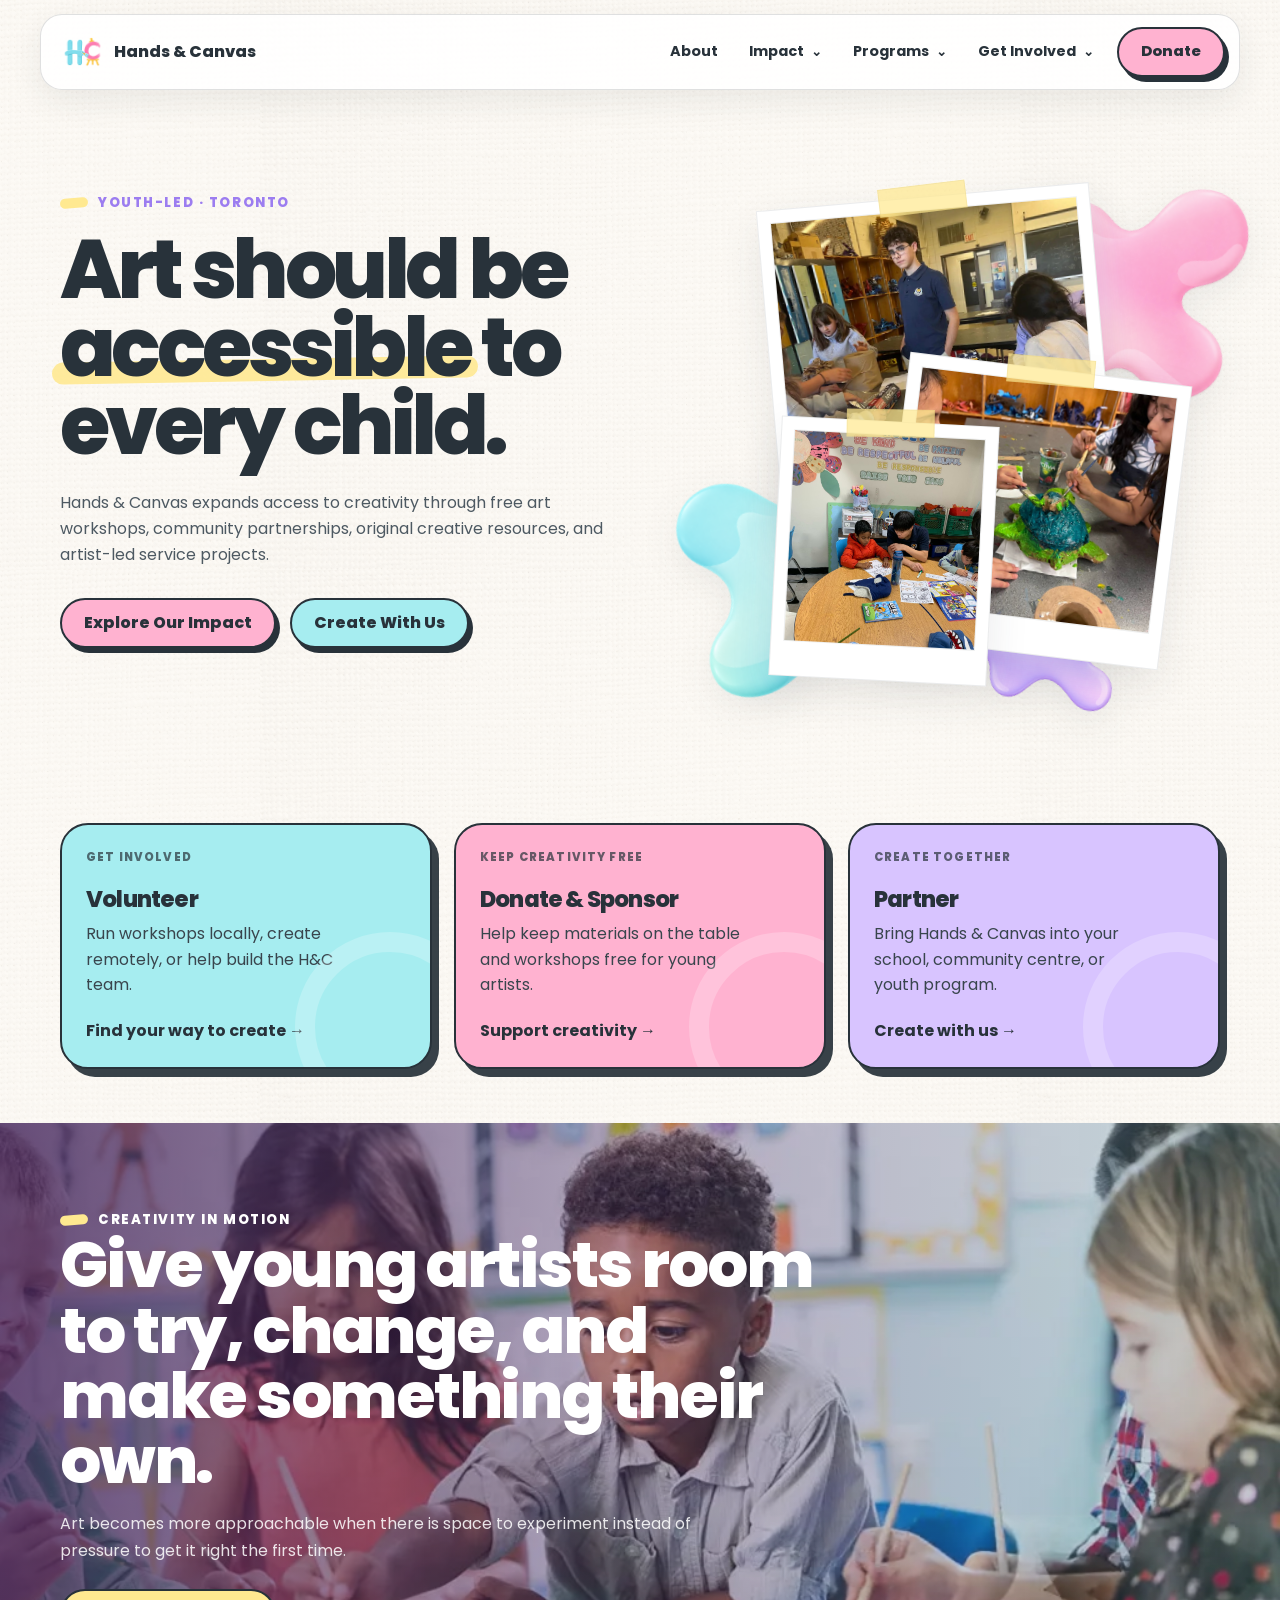
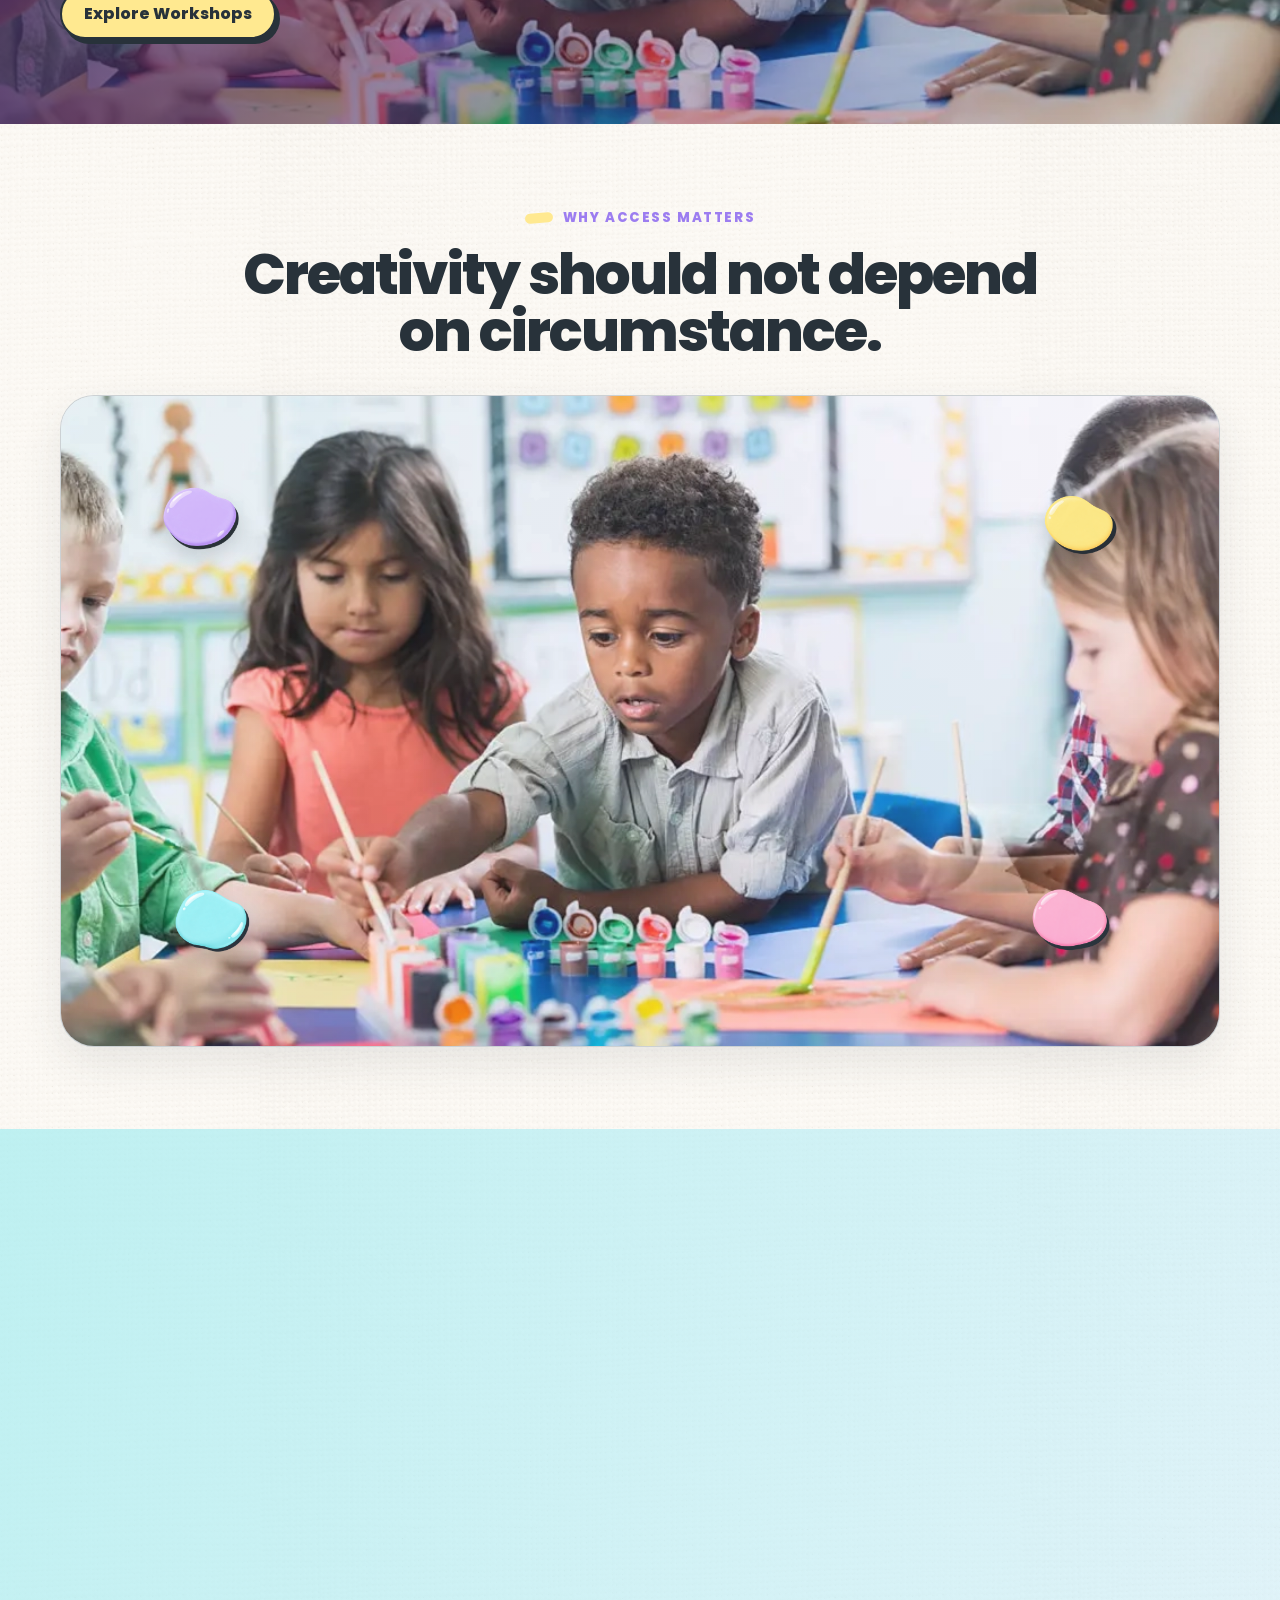
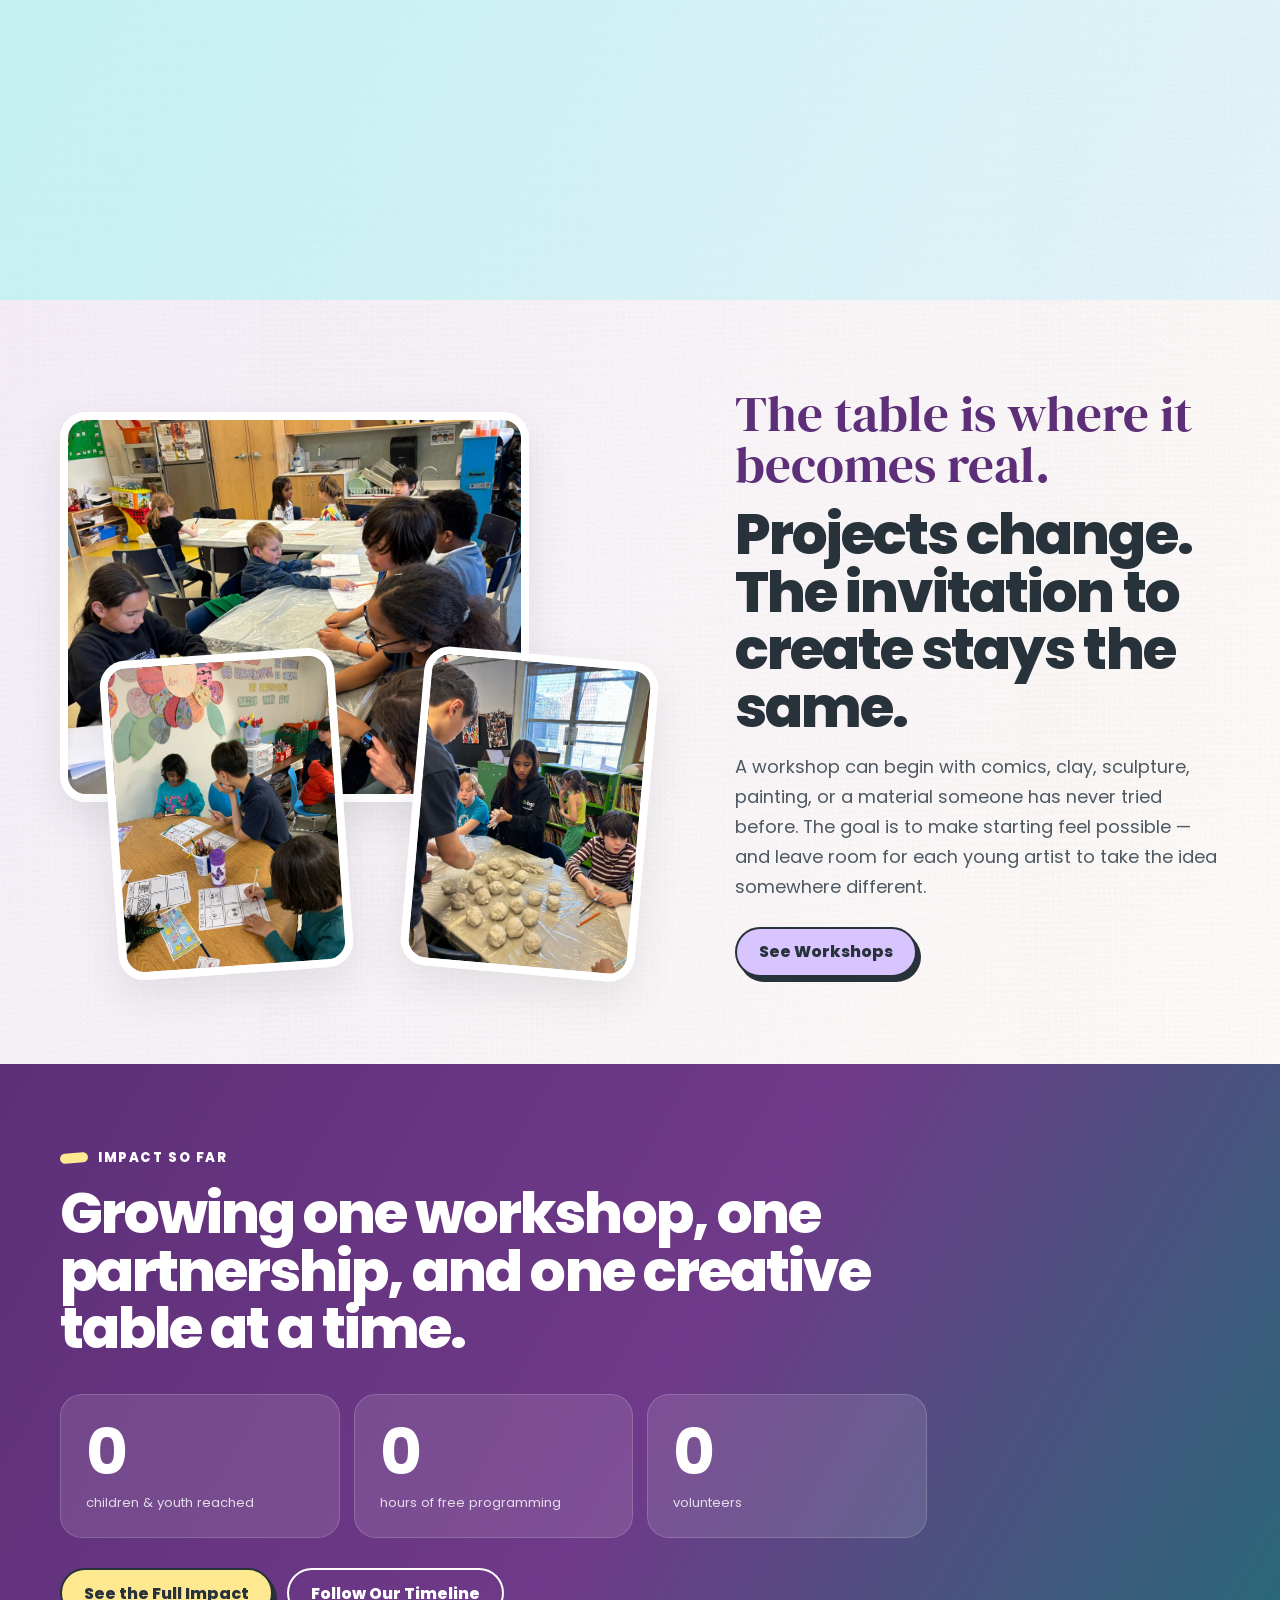
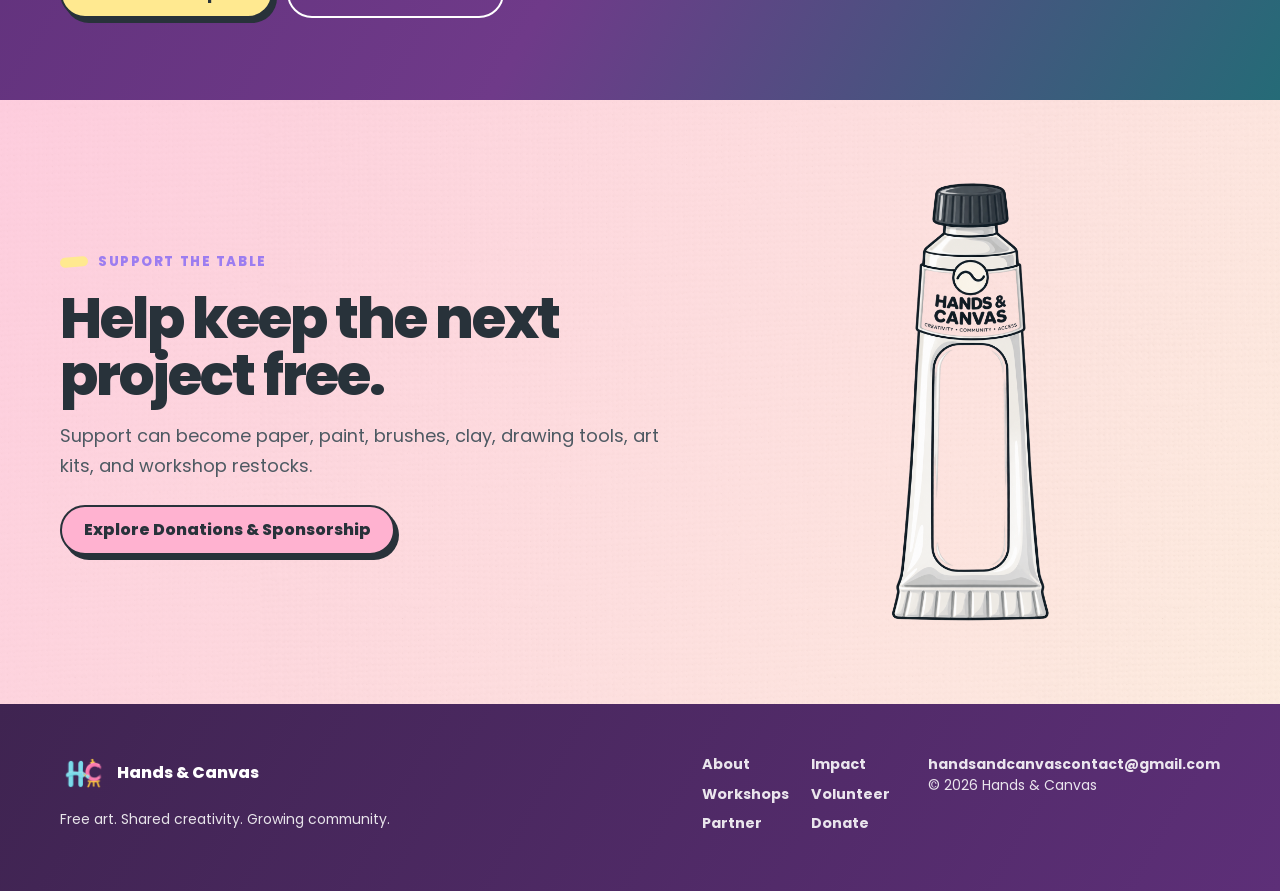
==== index.html @ e28d0306 "Add files via upload" ====
<!DOCTYPE html><html lang="en"><head>
<meta charset="UTF-8"><meta name="viewport" content="width=device-width,initial-scale=1.0">
<link rel="icon" type="image/png" sizes="32x32" href="assets/hc-favicon-32.png"><link rel="apple-touch-icon" href="assets/hc-apple-touch.png"><title>Hands & Canvas</title>
<link rel="preconnect" href="https://fonts.googleapis.com"><link rel="preconnect" href="https://fonts.gstatic.com" crossorigin>
<link href="https://fonts.googleapis.com/css2?family=DM+Serif+Display:ital@0;1&family=Poppins:wght@400;500;600;700;800&display=swap" rel="stylesheet">
<link rel="stylesheet" href="styles.css">
</head><body><div class="nav-wrap" id="siteNav">
  <nav class="nav site-nav" aria-label="Primary navigation">
    <a class="brand" href="index.html" aria-label="Hands & Canvas home"><img class="brand-logo" src="assets/hc-logo.png" alt=""><span>Hands &amp; Canvas</span></a>
    <div class="nav-links">
      <a href="about.html" class="nav-top-link ">About</a>
      <div class="nav-item has-dropdown "><button class="nav-drop-toggle" type="button" aria-expanded="false">Impact <span>⌄</span></button><div class="dropdown-menu"><a href="impact.html"><strong>Impact Overview</strong><small>Numbers, photographs &amp; community network</small></a><a href="timeline.html"><strong>Our Timeline</strong><small>Follow the story as the paint flows</small></a></div></div>
      <div class="nav-item has-dropdown "><button class="nav-drop-toggle" type="button" aria-expanded="false">Programs <span>⌄</span></button><div class="dropdown-menu"><a href="workshops.html"><strong>Workshops</strong><small>Free hands-on art programming</small></a><a href="beyond.html"><strong>Beyond the Studio</strong><small>Create and contribute from anywhere</small></a><a href="colouring-book.html"><strong>Colouring Book</strong><small>Our interactive creative resource</small></a></div></div>
      <div class="nav-item has-dropdown "><button class="nav-drop-toggle" type="button" aria-expanded="false">Get Involved <span>⌄</span></button><div class="dropdown-menu"><a href="volunteer.html"><strong>Volunteer</strong><small>Find your way to create with us</small></a><a href="partner.html"><strong>Partner</strong><small>Bring Hands &amp; Canvas to your community</small></a></div></div>
      <a class="btn btn-pink nav-donate" href="donate.html">Donate</a>
    </div>
    <button class="nav-toggle" aria-label="Open navigation" aria-expanded="false">☰</button>
  </nav>
</div><main>
<section class="hero v9-hero v11-home-hero">
  <div class="container hero-grid">
    <div class="reveal hero-copy-v11">
      <span class="kicker">Youth-led · Toronto</span>
      <h1 class="mt-16">Art should be <span class="paint-highlight">accessible</span> to every child.</h1>
      <p>Hands &amp; Canvas expands access to creativity through free art workshops, community partnerships, original creative resources, and artist-led service projects.</p>
      <div class="btn-row mt-30"><a class="btn btn-pink" href="impact.html">Explore Our Impact</a><a class="btn btn-teal" href="volunteer.html">Create With Us</a></div>
    </div>

    <div class="hero-art v9-hero-art reveal">
      <img class="hero-blob-img blob-pink" src="assets/hero-blob-pink.png" alt="">
      <img class="hero-blob-img blob-teal" src="assets/hero-blob-teal.png" alt="">
      <img class="hero-blob-img blob-purple" src="assets/hero-blob-purple.png" alt="">
      <figure class="polaroid p1 real-polaroid"><span class="tape"></span><img src="assets/early-wide.jpg" alt="Hands & Canvas workshop activity around an art table"></figure>
      <figure class="polaroid p2 real-polaroid"><span class="tape"></span><img src="assets/paint-turtle.jpg" alt="Children painting a handmade turtle sculpture"></figure>
      <figure class="polaroid p3 real-polaroid"><span class="tape"></span><img src="assets/comic-help.jpg" alt="Volunteer supporting a child during a drawing activity"></figure>
    </div>
  </div>
</section>

<section class="section-tight"><div class="container"><div class="action-grid">
<a class="action-card teal reveal" href="volunteer.html"><span class="action-eyebrow">Get involved</span><h3>Volunteer</h3><p>Run workshops locally, create remotely, or help build the H&amp;C team.</p><strong>Find your way to create →</strong></a>
<a class="action-card pink reveal" href="donate.html"><span class="action-eyebrow">Keep creativity free</span><h3>Donate &amp; Sponsor</h3><p>Help keep materials on the table and workshops free for young artists.</p><strong>Support creativity →</strong></a>
<a class="action-card purple reveal" href="partner.html"><span class="action-eyebrow">Create together</span><h3>Partner</h3><p>Bring Hands &amp; Canvas into your school, community centre, or youth program.</p><strong>Create with us →</strong></a>
</div></div></section>

<section class="video-band home-video-band">
  <video autoplay muted loop playsinline preload="metadata" poster="assets/access-art-stock.png"><source src="assets/home-art-video.mp4" type="video/mp4"></video>
  <div class="video-wash"></div>
  <div class="container video-copy reveal"><span class="kicker light-kicker">Creativity in motion</span><h2>Give young artists room to try, change, and make something their own.</h2><p>Art becomes more approachable when there is space to experiment instead of pressure to get it right the first time.</p><a class="btn btn-yellow mt-24" href="workshops.html">Explore Workshops</a></div>
</section>

<section class="section hotspot-section"><div class="container">
  <div class="hotspot-header center reveal"><span class="kicker">Why access matters</span><h2 class="mt-16">Creativity should not depend on circumstance.</h2></div>
  <div class="access-hotspot reveal" id="accessHotspot">
    <img class="access-photo" src="assets/access-art-stock.png" alt="Children painting together at a classroom table"><div class="access-overlay"></div>
    <button class="gloss-splotch s1" data-hotspot="fact1" aria-expanded="false" aria-label="Materials fact"><img src="assets/splotch-purple.png" alt=""></button>
    <button class="gloss-splotch s2" data-hotspot="fact2" aria-expanded="false" aria-label="Access fact"><img src="assets/splotch-yellow.png" alt=""></button>
    <button class="gloss-splotch s3" data-hotspot="fact3" aria-expanded="false" aria-label="Creative confidence fact"><img src="assets/splotch-teal.png" alt=""></button>
    <button class="gloss-splotch s4" data-hotspot="fact4" aria-expanded="false" aria-label="Free programming fact"><img src="assets/splotch-pink.png" alt=""></button>
    <article class="hotspot-fact f1" id="fact1"><strong>Materials add up quickly.</strong><p>Paint, brushes, paper, clay, markers, tools, and specialty materials need to be replenished as children create.</p></article>
    <article class="hotspot-fact f2" id="fact2"><strong>Opportunity is not evenly distributed.</strong><p>Cost, transportation, materials, and program availability can shape who gets frequent access to hands-on visual arts experiences.</p></article>
    <article class="hotspot-fact f3" id="fact3"><strong>Creative confidence starts with access.</strong><p>A welcoming space, a few materials, and permission to experiment can make a blank page feel much less intimidating.</p></article>
    <article class="hotspot-fact f4" id="fact4"><strong>Free programming keeps cost out of the decision.</strong><p>A child should be able to try something new without the price of the experience deciding whether they can participate.</p></article>
  </div>
</div></section>

<section class="section color-section soft-teal"><div class="container">
  <div class="section-intro reveal"><span class="kicker">Programs</span><h2 class="mt-16">Different ways to make, explore, and contribute.</h2></div>
  <div class="program-feature-grid mt-36">
    <a class="program-feature photo-card reveal" href="workshops.html"><img class="program-real-photo" src="assets/clay-room.jpg" alt="Hands & Canvas clay workshop"><div><span>01</span><h3>Workshops</h3><p>Free, hands-on visual arts programming in community spaces.</p></div></a>
    <a class="program-feature text-program reveal" href="beyond.html"><div class="program-number-panel">02</div><div><span>02</span><h3>Beyond the Studio</h3><p>Create shareable art, interactive activities, and studio kits from anywhere.</p></div></a>
    <a class="program-feature text-program reveal" href="colouring-book.html"><div class="program-number-panel yellow-panel">03</div><div><span>03</span><h3>Colouring Book</h3><p>An interactive creative resource built around designing, drawing, and imagining.</p></div></a>
  </div>
</div></section>

<section class="section home-photo-story">
  <div class="container photo-story-grid">
    <div class="photo-story-collage reveal">
      <img class="story-photo landscape" src="assets/drawing-room.jpg" alt="Young artists drawing together during a Hands & Canvas workshop">
      <img class="story-photo portrait a" src="assets/comic-pair.jpg" alt="Children and volunteers working on drawing activities">
      <img class="story-photo portrait b" src="assets/clay-close.jpg" alt="Children and volunteers preparing clay at a workshop">
    </div>
    <div class="reveal"><span class="editorial-serif">The table is where it becomes real.</span><h2 class="mt-16">Projects change. The invitation to create stays the same.</h2><p class="lede mt-16">A workshop can begin with comics, clay, sculpture, painting, or a material someone has never tried before. The goal is to make starting feel possible — and leave room for each young artist to take the idea somewhere different.</p><a class="btn btn-purple mt-24" href="workshops.html">See Workshops</a></div>
  </div>
</section>

<section class="section impact-home-band"><div class="container">
  <div class="impact-home-head reveal"><span class="kicker light-kicker">Impact so far</span><h2>Growing one workshop, one partnership, and one creative table at a time.</h2></div>
  <div class="big-stat-grid"><div><strong data-count="160">0</strong><span>children &amp; youth reached</span></div><div><strong data-count="100">0</strong><span>hours of free programming</span></div><div><strong data-count="20">0</strong><span>volunteers</span></div></div>
  <div class="btn-row mt-30"><a class="btn btn-yellow" href="impact.html">See the Full Impact</a><a class="btn btn-quiet light-outline" href="timeline.html">Follow Our Timeline</a></div>
</div></section>

<section class="section color-section soft-pink"><div class="container support-strip"><div class="reveal"><span class="kicker">Support the table</span><h2 class="mt-16">Help keep the next project free.</h2><p class="lede mt-16">Support can become paper, paint, brushes, clay, drawing tools, art kits, and workshop restocks.</p><div class="btn-row mt-24"><a class="btn btn-pink" href="donate.html">Explore Donations &amp; Sponsorship</a></div></div><div class="support-art reveal"><img src="assets/hands-canvas-paint-tube.png" alt="Hands & Canvas illustrated paint tube"></div></div></section>
</main><footer>
  <div class="container footer-grid">
    <div><a class="brand" href="index.html"><img class="brand-logo" src="assets/hc-logo.png" alt=""><span>Hands &amp; Canvas</span></a><p class="small mt-16">Free art. Shared creativity. Growing community.</p></div>
    <div class="footer-links"><a href="about.html">About</a><a href="impact.html">Impact</a><a href="workshops.html">Workshops</a><a href="volunteer.html">Volunteer</a><a href="partner.html">Partner</a><a href="donate.html">Donate</a></div>
    <div class="small"><a href="mailto:handsandcanvascontact@gmail.com">handsandcanvascontact@gmail.com</a><br>© 2026 Hands &amp; Canvas</div>
  </div>
</footer><script src="script.js"></script></body></html>
---- styles.css ----
:root{
  --ink:#28323a;
  --ink-2:#4d5962;
  --paper:#fdfaf5;
  --white:#ffffff;
  --pink:#ffb2d0;
  --pink-2:#ff7eaf;
  --teal:#a6edf0;
  --teal-2:#53cdd4;
  --purple:#d8c4ff;
  --purple-2:#9c7df0;
  --yellow:#ffe990;
  --yellow-2:#f2c84d;
  --blue:#c7ecff;
  --peach:#ffd7bd;
  --line:rgba(40,50,58,.15);
  --soft-shadow:0 16px 42px rgba(50,55,65,.10);
  --strong-shadow:7px 8px 0 rgba(40,50,58,.92);
  --radius-xl:34px;
  --radius-lg:28px;
  --radius-md:20px;
  --max:1180px;
}

*{box-sizing:border-box}
html{scroll-behavior:smooth}
body{
  margin:0;
  color:var(--ink);
  font-family:"Poppins","Avenir Next","Segoe UI",Arial,sans-serif;
  background:
    linear-gradient(rgba(253,250,245,.80),rgba(253,250,245,.80)),
    url("assets/canvas-background.png") center top/760px auto repeat;
  overflow-x:hidden;
}
a{color:inherit;text-decoration:none}
button,input{font:inherit}
img{display:block;max-width:100%}
.container{width:min(var(--max),92vw);margin:0 auto}
.section{padding:88px 0;position:relative}
.section-tight{padding:64px 0}
.kicker{
  display:inline-flex;align-items:center;gap:10px;
  font-size:.82rem;font-weight:800;letter-spacing:.12em;text-transform:uppercase;
  color:var(--purple-2)
}
.kicker:before{
  content:"";width:28px;height:10px;border-radius:999px;background:var(--yellow);transform:rotate(-5deg)
}
h1,h2,h3,h4{margin:0;letter-spacing:-.035em;line-height:1.02}
h1{font-size:clamp(3.1rem,7vw,6.6rem);font-weight:800}
h2{font-size:clamp(2.2rem,4.4vw,4.35rem);font-weight:800}
h3{font-size:clamp(1.25rem,2.1vw,1.8rem);font-weight:750}
p{margin:0;color:var(--ink-2);font-size:1rem;line-height:1.78}
.lede{font-size:1.12rem;max-width:760px}
.muted{color:var(--ink-2)}
.center{text-align:center}
.max-760{max-width:760px}
.max-850{max-width:850px}
.mt-12{margin-top:12px}.mt-16{margin-top:16px}.mt-20{margin-top:20px}.mt-24{margin-top:24px}.mt-30{margin-top:30px}.mt-36{margin-top:36px}.mt-44{margin-top:44px}
.grid-2{display:grid;grid-template-columns:1fr 1fr;gap:26px}
.grid-3{display:grid;grid-template-columns:repeat(3,1fr);gap:22px}
.grid-4{display:grid;grid-template-columns:repeat(4,1fr);gap:18px}
.surface{
  background:rgba(255,255,255,.78);
  border:1px solid var(--line);
  border-radius:var(--radius-lg);
  box-shadow:var(--soft-shadow)
}
.btn{
  display:inline-flex;align-items:center;justify-content:center;
  min-height:50px;padding:0 22px;border-radius:999px;border:2px solid var(--ink);
  background:#fff;font-weight:800;box-shadow:4px 5px 0 var(--ink);
  transition:.2s ease;cursor:pointer
}
.btn:hover{transform:translate(-2px,-2px);box-shadow:7px 8px 0 var(--ink)}
.btn-pink{background:var(--pink)}
.btn-teal{background:var(--teal)}
.btn-purple{background:var(--purple)}
.btn-yellow{background:var(--yellow)}
.btn-quiet{box-shadow:none;border-color:rgba(40,50,58,.3);background:rgba(255,255,255,.68)}
.btn-row{display:flex;gap:14px;flex-wrap:wrap;align-items:center}
.paint-highlight{position:relative;display:inline-block;z-index:0}
.paint-highlight:after{
  content:"";position:absolute;left:-2%;right:-2%;bottom:.07em;height:.27em;z-index:-1;
  background:var(--yellow);border-radius:999px;opacity:.88;transform:rotate(-1deg)
}

/* nav */
.nav-wrap{position:sticky;top:14px;z-index:80;width:min(1200px,calc(100vw - 28px));margin:14px auto 0}
.nav{
  display:flex;align-items:center;justify-content:space-between;gap:22px;padding:12px 14px 12px 18px;
  background:rgba(255,255,255,.88);backdrop-filter:blur(15px);border:1px solid var(--line);
  border-radius:22px;box-shadow:0 12px 32px rgba(43,51,57,.08)
}
.brand{display:flex;align-items:center;gap:11px;font-weight:800;white-space:nowrap}
.brand-mark{
  width:39px;height:39px;border:2px solid var(--ink);border-radius:12px;transform:rotate(-6deg);
  background:
    radial-gradient(circle at 28% 29%,var(--pink) 0 18%,transparent 19%),
    radial-gradient(circle at 70% 37%,var(--teal) 0 18%,transparent 19%),
    radial-gradient(circle at 50% 70%,var(--purple) 0 20%,transparent 21%),
    var(--paper)
}
.nav-links{display:flex;align-items:center;gap:20px;font-size:.92rem;font-weight:650}
.nav-links a:not(.btn):hover,.nav-links a.active:not(.btn){color:var(--pink-2)}
.nav-toggle{display:none;border:0;background:transparent;color:var(--ink);font-size:1.5rem;cursor:pointer}

/* hero */
.hero{padding:55px 0 80px;min-height:calc(100vh - 90px);display:grid;align-items:center}
.hero-grid{display:grid;grid-template-columns:1.07fr .93fr;gap:70px;align-items:center}
.hero-copy p{margin-top:22px;font-size:1.13rem;max-width:690px}
.hero-art{position:relative;min-height:590px}
.art-blob{position:absolute;z-index:-1;opacity:.82}
.art-blob.pink{width:245px;height:202px;background:var(--pink);border-radius:45% 55% 49% 60%;right:-26px;top:15px;transform:rotate(18deg)}
.art-blob.teal{width:260px;height:215px;background:var(--teal);border-radius:55% 45% 58% 42%;left:-70px;bottom:35px;transform:rotate(-15deg)}
.art-blob.purple{width:185px;height:150px;background:var(--purple);border-radius:56% 44% 45% 55%;right:78px;bottom:6px;transform:rotate(8deg)}
.polaroid{
  position:absolute;background:#fff;padding:12px 12px 34px;border:1px solid rgba(40,50,58,.09);
  box-shadow:var(--soft-shadow)
}
.polaroid .tape{
  position:absolute;width:88px;height:28px;top:-13px;left:50%;transform:translateX(-50%) rotate(-2deg);
  background:rgba(255,233,144,.72);box-shadow:inset 0 0 0 1px rgba(120,100,55,.06)
}
.photo-slot{
  display:grid;place-items:center;text-align:center;min-height:240px;padding:24px;
  border:1px dashed rgba(40,50,58,.20);font-weight:650;color:rgba(40,50,58,.58);
  background:
    linear-gradient(135deg,rgba(255,178,208,.43),rgba(166,237,240,.39)),
    repeating-linear-gradient(45deg,rgba(255,255,255,.22) 0 10px,transparent 10px 20px)
}
.p1{width:72%;left:7%;top:45px;transform:rotate(-6deg)}
.p2{width:61%;right:0;top:225px;transform:rotate(8deg)}
.p3{width:45%;left:10%;bottom:0;transform:rotate(3deg)}
.photo-caption{padding:10px 4px 0;font-size:.78rem;color:var(--ink-2);font-weight:600}

/* homepage action cards */
.action-grid{display:grid;grid-template-columns:repeat(3,1fr);gap:22px}
.action-card{
  min-height:280px;padding:28px;border-radius:30px;border:2px solid var(--ink);box-shadow:var(--strong-shadow);
  position:relative;overflow:hidden;display:flex;flex-direction:column;justify-content:space-between;transition:.22s ease
}
.action-card:hover{transform:translateY(-7px)}
.action-card.pink{background:var(--pink)}
.action-card.teal{background:var(--teal)}
.action-card.purple{background:var(--purple)}
.action-card .mini-icon{
  width:72px;height:72px;border-radius:22px;border:2px solid var(--ink);background:rgba(255,255,255,.58);
  display:grid;place-items:center;font-weight:900;font-size:1.45rem
}
.action-card p{color:#39454d;margin-top:12px}
.action-card:after{
  content:"";position:absolute;width:150px;height:150px;border:20px solid rgba(255,255,255,.22);
  border-radius:50%;right:-55px;bottom:-55px
}

/* hotspots */
.hotspot-layout{display:grid;grid-template-columns:1.1fr .9fr;gap:34px;align-items:stretch}
.hotspot-stage{
  min-height:540px;position:relative;overflow:hidden;padding:22px;border-radius:32px;
  background:rgba(255,255,255,.76);border:1px solid var(--line);box-shadow:var(--soft-shadow)
}
.hotspot-image{
  position:absolute;inset:22px;border-radius:24px;display:grid;place-items:center;text-align:center;
  background:
    linear-gradient(135deg,rgba(166,237,240,.56),rgba(255,178,208,.45),rgba(216,196,255,.48));
  border:1px dashed rgba(40,50,58,.22);padding:30px;font-weight:700;color:rgba(40,50,58,.58)
}
.splotch{
  position:absolute;width:74px;height:66px;border:2px solid var(--ink);cursor:pointer;z-index:3;
  color:var(--ink);font-weight:900;display:grid;place-items:center;box-shadow:3px 4px 0 var(--ink);
  transition:.18s ease
}
.splotch:hover,.splotch[aria-pressed="true"]{transform:scale(1.06);box-shadow:5px 6px 0 var(--ink)}
.splotch.one{left:12%;top:15%;background:var(--pink);border-radius:53% 47% 60% 40% / 42% 55% 45% 58%}
.splotch.two{right:10%;top:22%;background:var(--teal);border-radius:46% 54% 43% 57% / 55% 45% 57% 43%}
.splotch.three{left:17%;bottom:19%;background:var(--yellow);border-radius:59% 41% 50% 50% / 45% 58% 42% 55%}
.splotch.four{right:17%;bottom:12%;background:var(--purple);border-radius:45% 55% 62% 38% / 58% 43% 57% 42%}
.hotspot-copy{padding:34px}
.fact-panel{
  margin-top:26px;padding:24px;border-radius:22px;border:1px solid var(--line);background:rgba(255,255,255,.86);min-height:220px
}
.fact-panel strong{display:block;font-size:1.32rem;margin-bottom:9px}
.fact-number{display:inline-flex;padding:7px 11px;border-radius:999px;background:var(--yellow);font-size:.78rem;font-weight:800;margin-bottom:12px}

/* impact */
.impact-split{display:grid;grid-template-columns:.93fr 1.07fr;gap:26px;margin-top:40px;align-items:start}
.stats-card,.partners-card{padding:30px}
.stats-list{display:grid;gap:14px;margin-top:22px}
.stat-row{
  display:grid;grid-template-columns:115px 1fr;gap:15px;align-items:center;padding:17px 18px;border:1px solid var(--line);
  border-radius:20px;background:#fff
}
.stat-row:nth-child(1){background:rgba(255,178,208,.28)}
.stat-row:nth-child(2){background:rgba(166,237,240,.28)}
.stat-row:nth-child(3){background:rgba(216,196,255,.28)}
.stat-row:nth-child(4){background:rgba(255,233,144,.30)}
.stat-row:nth-child(5){background:rgba(199,236,255,.34)}
.stat-number{font-size:clamp(2rem,4vw,3.35rem);font-weight:800;letter-spacing:-.06em;line-height:1}
.stat-label{font-weight:650;color:var(--ink-2);line-height:1.45}
.partner-grid{display:grid;grid-template-columns:repeat(2,1fr);gap:12px;margin-top:22px}
.partner-pill{
  min-height:82px;border-radius:18px;padding:17px;border:1px solid var(--line);background:rgba(255,255,255,.88);
  display:flex;align-items:center;gap:11px;font-weight:700
}
.partner-dot{width:12px;height:12px;border-radius:50%;flex:0 0 auto}
.partner-pill:nth-child(4n+1) .partner-dot{background:var(--pink-2)}
.partner-pill:nth-child(4n+2) .partner-dot{background:var(--teal-2)}
.partner-pill:nth-child(4n+3) .partner-dot{background:var(--purple-2)}
.partner-pill:nth-child(4n) .partner-dot{background:var(--yellow-2)}
.photo-strip{display:grid;grid-template-columns:1.2fr .8fr .8fr;gap:18px;margin-top:34px}
.photo-card{background:#fff;padding:10px 10px 30px;box-shadow:var(--soft-shadow);border:1px solid var(--line)}
.photo-card:nth-child(1){transform:rotate(-1.5deg)}
.photo-card:nth-child(2){transform:rotate(1deg)}
.photo-card:nth-child(3){transform:rotate(-.7deg)}
.photo-card .photo-slot{min-height:210px}

/* about */
.about-stack{display:grid;gap:28px;margin-top:40px}
.story-card{padding:38px;position:relative;overflow:hidden}
.story-card:after{
  content:"";position:absolute;width:220px;height:220px;border-radius:50%;right:-80px;top:-90px;background:rgba(216,196,255,.28)
}
.story-card p{position:relative;z-index:1}
.story-card p+p{margin-top:16px}
.story-divider{height:1px;background:var(--line);margin:30px 0}
.founder-card{padding:22px;display:grid;grid-template-columns:.38fr .62fr;gap:22px;align-items:stretch}
.founder-photo{
  min-height:420px;border-radius:24px;border:2px dashed rgba(40,50,58,.22);
  background:linear-gradient(145deg,rgba(166,237,240,.58),rgba(255,178,208,.48),rgba(216,196,255,.50));
  display:grid;place-items:center;text-align:center;padding:20px;font-weight:700;color:rgba(40,50,58,.58)
}
.founder-info{padding:28px;border-radius:24px;border:1px solid var(--line);background:rgba(255,255,255,.82)}
.tag{display:inline-flex;padding:8px 12px;border-radius:999px;background:var(--yellow);font-size:.8rem;font-weight:800}
.chip-row{display:flex;gap:9px;flex-wrap:wrap;margin-top:18px}
.chip{padding:8px 11px;border-radius:999px;background:rgba(166,237,240,.32);font-size:.82rem;font-weight:650}

/* programs */
.program-grid{display:grid;grid-template-columns:repeat(3,1fr);gap:22px;margin-top:40px}
.program-card{
  min-height:345px;padding:28px;border-radius:28px;border:2px solid var(--ink);box-shadow:var(--strong-shadow);
  display:flex;flex-direction:column;justify-content:space-between
}
.program-card:nth-child(1){background:rgba(166,237,240,.67)}
.program-card:nth-child(2){background:rgba(255,178,208,.64)}
.program-card:nth-child(3){background:rgba(216,196,255,.67)}
.program-icon{width:68px;height:68px;border:2px solid var(--ink);border-radius:20px;background:rgba(255,255,255,.6);display:grid;place-items:center;font-weight:900}
.program-card p{margin-top:12px}

/* beyond */
.beyond-hero{
  border-radius:36px;padding:48px;background:
  radial-gradient(circle at 12% 18%,rgba(255,178,208,.48),transparent 22%),
  radial-gradient(circle at 88% 20%,rgba(166,237,240,.46),transparent 24%),
  radial-gradient(circle at 70% 86%,rgba(216,196,255,.43),transparent 22%),
  rgba(255,255,255,.78);
  border:1px solid var(--line);box-shadow:var(--soft-shadow)
}
.make-grid{display:grid;grid-template-columns:repeat(4,1fr);gap:16px;margin-top:28px}
.make-card{padding:22px;border-radius:22px;background:rgba(255,255,255,.84);border:1px solid var(--line);min-height:165px}
.make-card strong{display:block;margin-bottom:8px}
.steps{display:grid;grid-template-columns:repeat(4,1fr);gap:18px;margin-top:30px}
.step{padding:22px;border-radius:22px;border:1px solid var(--line);background:rgba(255,255,255,.8)}
.step-num{width:34px;height:34px;border-radius:50%;display:grid;place-items:center;background:var(--yellow);font-weight:800;margin-bottom:12px}

/* colouring book */
.book-layout{display:grid;grid-template-columns:.92fr 1.08fr;gap:70px;align-items:center;margin-top:38px}
.book-stack{position:relative;min-height:500px}
.page-sheet{position:absolute;width:72%;aspect-ratio:.76;background:#fff;border:1px solid var(--line);box-shadow:var(--soft-shadow);padding:28px}
.page-sheet.one{left:12%;top:8px;transform:rotate(-7deg)}
.page-sheet.two{right:6%;top:34px;transform:rotate(6deg)}
.page-sheet.three{left:18%;top:65px;transform:rotate(-1deg);display:grid;place-items:center}
.book-doodle{
  width:86%;aspect-ratio:1;border:3px solid var(--ink);border-radius:47% 53% 43% 57%;position:relative;
  background:
    radial-gradient(circle at 30% 34%,rgba(255,178,208,.38) 0 18%,transparent 19%),
    radial-gradient(circle at 68% 62%,rgba(166,237,240,.38) 0 15%,transparent 16%),
    radial-gradient(circle at 50% 50%,rgba(216,196,255,.28) 0 8%,transparent 9%)
}
.book-doodle:before,.book-doodle:after{content:"";position:absolute;border:3px solid var(--ink);border-radius:50%}
.book-doodle:before{width:29%;height:29%;left:18%;top:18%}
.book-doodle:after{width:35%;height:21%;right:13%;bottom:20%;border-radius:52% 42% 50% 45%}
.prompt-grid{display:grid;grid-template-columns:repeat(3,1fr);gap:14px;margin-top:26px}
.prompt{padding:16px;border-radius:18px;border:1px solid var(--line);background:rgba(255,255,255,.76);font-weight:650}

/* volunteer / partner */
.path-grid{display:grid;grid-template-columns:1fr 1fr;gap:24px;margin-top:36px}
.path-card{padding:32px}
.path-card ul{margin:18px 0 24px;padding-left:20px;color:var(--ink-2);line-height:1.9}
.form-placeholder{
  margin-top:26px;padding:24px;border:2px dashed rgba(40,50,58,.22);border-radius:22px;
  background:rgba(255,255,255,.62)
}
.form-placeholder strong{display:block;margin-bottom:7px}

/* donation page */
.donate-hero-grid{display:grid;grid-template-columns:.9fr 1.1fr;gap:44px;align-items:center}
.paint-lab{padding:28px}
.donation-top{display:flex;justify-content:space-between;gap:20px;align-items:flex-end;flex-wrap:wrap}
.amount-display{font-size:clamp(3rem,6vw,5.6rem);font-weight:800;letter-spacing:-.07em;line-height:.95}
.amount-caption{font-size:1.02rem;font-weight:700;margin-top:8px;color:var(--ink-2)}
.tube-stage{position:relative;min-height:520px;display:grid;place-items:center;margin-top:18px;overflow:hidden}
.paint-tube{width:min(310px,70vw);height:auto;display:block;filter:drop-shadow(0 18px 18px rgba(40,50,58,.12))}
.tube-fill-rect{transition:y .35s ease,height .35s ease}
.tube-color{transition:fill .25s ease}
.material{
  position:absolute;opacity:0;transform:translateY(15px) scale(.86);transition:.35s ease;
  width:90px;height:90px;border-radius:24px;border:2px solid var(--ink);background:rgba(255,255,255,.92);
  display:grid;place-items:center;font-weight:800;text-align:center;padding:8px;box-shadow:4px 5px 0 var(--ink)
}
.material.show{opacity:1;transform:translateY(0) scale(1)}
.material.paper{left:4%;top:20%;background:var(--yellow)}
.material.markers{right:4%;top:16%;background:var(--pink)}
.material.paint{left:0;bottom:18%;background:var(--teal)}
.material.clay{right:0;bottom:17%;background:var(--purple)}
.material.brushes{left:22%;bottom:2%;background:var(--peach)}
.material.kit{right:22%;bottom:1%;background:var(--blue)}
.slider-wrap{margin-top:18px}
.slider-labels{display:flex;justify-content:space-between;font-size:.82rem;font-weight:700;color:var(--ink-2);margin-bottom:8px}
input[type="range"]{width:100%;accent-color:var(--pink-2);cursor:pointer}
.quick-amounts{display:flex;gap:9px;flex-wrap:wrap;margin-top:16px}
.quick-amounts button{
  border:1px solid var(--line);background:#fff;border-radius:999px;padding:9px 13px;font-weight:750;cursor:pointer
}
.quick-amounts button.active{background:var(--yellow);border-color:var(--ink)}
.impact-copy{
  margin-top:18px;padding:20px;border-radius:18px;border:1px solid var(--line);background:rgba(255,255,255,.84)
}
.donation-tier-grid{display:grid;grid-template-columns:repeat(3,1fr);gap:16px;margin-top:30px}
.tier{padding:22px;border-radius:22px;border:1px solid var(--line);background:rgba(255,255,255,.82)}
.tier strong{display:block;font-size:1.6rem}
.tier.featured{background:var(--yellow);border:2px solid var(--ink);box-shadow:var(--strong-shadow)}
.breakdown-grid{display:grid;grid-template-columns:repeat(4,1fr);gap:16px;margin-top:26px}
.breakdown{padding:20px;border-radius:20px;border:1px solid var(--line);background:rgba(255,255,255,.82)}
.mini-tube{
  width:150px;margin:0 auto 16px;display:block;filter:drop-shadow(0 10px 14px rgba(40,50,58,.1))
}

/* teaser donation */
.support-teaser{
  display:grid;grid-template-columns:1.1fr .9fr;gap:34px;align-items:center;
  padding:38px;border-radius:34px;border:2px solid var(--ink);box-shadow:var(--strong-shadow);
  background:
    radial-gradient(circle at 10% 15%,rgba(255,178,208,.52),transparent 25%),
    radial-gradient(circle at 88% 82%,rgba(166,237,240,.52),transparent 28%),
    rgba(255,255,255,.82)
}
.support-number{font-size:clamp(3.1rem,6vw,5.8rem);font-weight:800;letter-spacing:-.07em;line-height:.95}

/* CTA */
.big-cta{
  margin:10px auto 88px;width:min(var(--max),92vw);padding:54px;border-radius:36px;border:2px solid var(--ink);
  box-shadow:var(--strong-shadow);text-align:center;background:
    radial-gradient(circle at 16% 26%,rgba(255,178,208,.45),transparent 24%),
    radial-gradient(circle at 84% 74%,rgba(166,237,240,.45),transparent 26%),
    radial-gradient(circle at 58% 17%,rgba(216,196,255,.36),transparent 18%),
    rgba(255,255,255,.84)
}
.big-cta p{max-width:720px;margin:18px auto 27px}

/* footer */
footer{padding:34px 0 48px;border-top:1px dashed rgba(40,50,58,.22)}
.footer-grid{display:grid;grid-template-columns:1fr auto auto;gap:30px;align-items:start}
.footer-links{display:grid;grid-template-columns:repeat(2,auto);gap:8px 22px;font-size:.9rem;font-weight:650}
.small{font-size:.87rem;color:var(--ink-2)}

/* toast/reveal */
.toast{
  position:fixed;left:50%;bottom:24px;transform:translate(-50%,20px);opacity:0;pointer-events:none;
  background:var(--ink);color:#fff;border-radius:999px;padding:12px 18px;font-size:.9rem;font-weight:650;z-index:100;
  transition:.25s ease
}
.toast.show{opacity:1;transform:translate(-50%,0)}
.reveal{opacity:0;transform:translateY(18px);transition:.65s ease}
.reveal.visible{opacity:1;transform:none}

@media(max-width:1000px){
  .nav-links{display:none;position:absolute;top:72px;left:0;right:0;margin:auto;width:min(92vw,580px);padding:18px;
    flex-direction:column;background:rgba(255,255,255,.97);border:1px solid var(--line);border-radius:22px;box-shadow:var(--soft-shadow)}
  .nav-links.open{display:flex}.nav-toggle{display:block}
  .hero-grid,.hotspot-layout,.impact-split,.donate-hero-grid,.support-teaser,.book-layout{grid-template-columns:1fr}
  .action-grid,.program-grid{grid-template-columns:1fr}
  .make-grid,.steps,.breakdown-grid{grid-template-columns:repeat(2,1fr)}
  .founder-card{grid-template-columns:1fr}.founder-photo{min-height:360px}
  .path-grid{grid-template-columns:1fr}
  .photo-strip{grid-template-columns:1fr 1fr}
  .photo-strip .photo-card:first-child{grid-column:1/-1}
}
@media(max-width:720px){
  .section{padding:68px 0}.hero{padding-top:32px}
  .hero-art{min-height:465px}.p1{width:82%;left:0}.p2{width:72%}.p3{width:56%}
  .action-grid,.partner-grid,.make-grid,.steps,.prompt-grid,.donation-tier-grid,.breakdown-grid,.grid-2,.grid-3,.grid-4{grid-template-columns:1fr}
  .stat-row{grid-template-columns:1fr}.partner-grid{grid-template-columns:1fr}
  .photo-strip{grid-template-columns:1fr}.photo-strip .photo-card:first-child{grid-column:auto}
  .hotspot-stage{min-height:440px}.splotch{width:62px;height:56px}
  .support-teaser,.beyond-hero,.big-cta{padding:30px 22px}
  .tube-stage{min-height:500px}.material{width:76px;height:76px;font-size:.8rem}
  .footer-grid{grid-template-columns:1fr}.footer-links{grid-template-columns:repeat(2,auto);justify-content:start}
}


/* =========================================================
   V3 — spacing, proportion, and branded paint-tube refinements
   ========================================================= */

:root{--max:1120px}

.section{padding:76px 0}
.section-tight{padding:54px 0}
.container{width:min(var(--max),92vw)}

.hero{min-height:auto;padding:50px 0 68px}
.hero-grid{gap:58px}
.hero-art{min-height:525px}
.hero-copy p{max-width:650px}

.surface{border-radius:26px}
.action-grid{gap:20px}
.action-card{min-height:245px;padding:26px;border-radius:27px}
.action-card .mini-icon{width:64px;height:64px;border-radius:19px}

.hotspot-layout{gap:28px}
.hotspot-stage{min-height:500px}
.hotspot-copy{padding:30px}
.fact-panel{min-height:195px;padding:22px}

.program-grid{gap:20px}
.program-card{min-height:300px;padding:26px;border-radius:26px}
.program-icon{width:62px;height:62px;border-radius:18px}

.impact-split{gap:22px;align-items:stretch}
.stats-card,.partners-card{padding:27px;height:100%}
.stats-list{gap:11px}
.stat-row{padding:15px 16px;min-height:76px}
.partner-grid{gap:10px}
.partner-pill{min-height:72px;padding:14px 15px}
.photo-strip{gap:16px;margin-top:30px}
.photo-card .photo-slot{min-height:190px}

.about-stack{gap:24px;margin-top:34px}
.story-card{padding:34px}
.story-card p{max-width:980px}
.story-divider{margin:27px 0}
.founder-card{padding:20px;gap:20px;grid-template-columns:minmax(280px,.4fr) minmax(0,.6fr)}
.founder-photo{min-height:385px}
.founder-info{padding:26px}

.beyond-hero{padding:40px}
.make-grid{gap:14px}
.make-card{min-height:145px;padding:20px}
.steps{gap:14px}
.step{padding:20px}

.book-layout{gap:54px}
.book-stack{min-height:435px}
.page-sheet{width:68%}

.path-grid{gap:22px}
.path-card{padding:29px}
.form-placeholder{margin-top:22px;padding:21px}

.support-teaser{gap:28px;padding:34px}
.big-cta{margin:6px auto 76px;padding:46px}

/* Branded transparent PNG paint tube */
.tube-visual{
  position:relative;
  width:min(330px,72vw);
  aspect-ratio:940 / 1672;
  margin-inline:auto;
}
.tube-visual img{
  position:absolute;
  inset:0;
  width:100%;
  height:100%;
  object-fit:contain;
  z-index:2;
  pointer-events:none;
  user-select:none;
}
.tube-paint-fill{
  position:absolute;
  z-index:1;
  left:37.1%;
  width:26.6%;
  bottom:12%;
  height:0;
  background-color:var(--purple);
  transition:height .38s cubic-bezier(.2,.8,.2,1),background-color .25s ease;
  clip-path:polygon(0 2%,10% 0,22% 3%,35% 1%,49% 4%,62% 1%,76% 3%,89% 0,100% 2%,100% 100%,0 100%);
  border-radius:0 0 30px 30px;
  opacity:.96;
}
.tube-paint-fill::after{
  content:"";
  position:absolute;
  left:10%;
  top:6%;
  width:20%;
  height:82%;
  border-radius:999px;
  background:rgba(255,255,255,.20);
  filter:blur(1px);
}
.homepage-tube{width:min(205px,55vw)}
.homepage-tube .static-fill{height:var(--static-fill,50.8%);background-color:var(--static-color,var(--purple))}
.donation-tube{width:min(345px,70vw)}

/* Donation page proportions */
.paint-lab{padding:27px}
.donation-top{align-items:center;padding-bottom:5px}
.amount-caption{max-width:560px}
.tube-stage{min-height:590px;margin-top:12px}
.material{width:84px;height:84px;border-radius:21px;font-size:.85rem}
.material.paper{left:8%;top:19%}
.material.markers{right:8%;top:17%}
.material.paint{left:5%;bottom:21%}
.material.clay{right:5%;bottom:20%}
.material.brushes{left:23%;bottom:3%}
.material.kit{right:23%;bottom:3%}
.slider-wrap{margin:8px auto 0;max-width:900px}
.quick-amounts{justify-content:center}
.impact-copy{max-width:820px;margin:20px auto 0}
.donation-tier-grid{gap:14px}
.tier{padding:20px;min-height:140px}

@media(max-width:1000px){
  .section{padding:68px 0}
  .section-tight{padding:48px 0}
  .hero-grid{gap:38px}
  .hero-art{min-height:500px}
  .founder-card{grid-template-columns:1fr}
  .founder-photo{min-height:350px}
  .tube-stage{min-height:560px}
}
@media(max-width:720px){
  .section{padding:58px 0}
  .section-tight{padding:42px 0}
  .hero{padding:28px 0 52px}
  .hero-art{min-height:440px}
  .support-teaser,.beyond-hero,.big-cta{padding:27px 20px}
  .story-card,.stats-card,.partners-card,.path-card{padding:24px}
  .founder-info{padding:22px}
  .tube-stage{min-height:510px}
  .donation-tube{width:min(290px,76vw)}
  .material{width:70px;height:70px;font-size:.75rem;border-radius:18px}
  .material.paper{left:0;top:20%}
  .material.markers{right:0;top:18%}
  .material.paint{left:0;bottom:20%}
  .material.clay{right:0;bottom:19%}
  .material.brushes{left:18%;bottom:1%}
  .material.kit{right:18%;bottom:1%}
}


/* =========================================================
   V4 — donation pop-up assets + smoother paint wave
   ========================================================= */

.tube-paint-fill{
  background:var(--fill-color, var(--purple));
  overflow:visible;
  clip-path:none;
  border-radius:0 0 30px 30px;
}
.tube-paint-fill::before{
  content:"";
  position:absolute;
  left:-4%;
  width:108%;
  top:-16px;
  height:30px;
  background:var(--fill-color, var(--purple));
  border-radius:55% 45% 58% 42% / 58% 68% 32% 42%;
}
.tube-paint-fill::after{
  content:"";
  position:absolute;
  left:10%;
  top:6%;
  width:18%;
  height:82%;
  border-radius:999px;
  background:rgba(255,255,255,.18);
  filter:blur(1px);
}

.material{
  width:140px;
  height:auto;
  background:transparent;
  border:0;
  box-shadow:none;
  border-radius:0;
  padding:0;
  gap:8px;
  display:flex;
  flex-direction:column;
  align-items:center;
}
.material img{
  width:100%;
  height:auto;
  object-fit:contain;
  filter:drop-shadow(0 10px 14px rgba(40,50,58,.14));
}
.material figcaption{
  display:inline-flex;
  padding:6px 11px;
  border-radius:999px;
  background:rgba(255,255,255,.92);
  border:1px solid rgba(40,50,58,.12);
  color:var(--ink);
  font-size:.78rem;
  font-weight:700;
  line-height:1;
  box-shadow:0 6px 18px rgba(40,50,58,.10);
}
.material.paper{left:3%;top:12%;width:158px}
.material.markers{left:9%;bottom:9%;width:132px}
.material.paint{right:3%;top:10%;width:142px}
.material.brushes{right:8%;bottom:11%;width:126px}
.material.clay{left:39%;bottom:-1%;width:102px}
.material.clay img{transform:rotate(-7deg)}
.material.kit{right:29%;bottom:-1%;width:160px}
.material.kit figcaption,.material.clay figcaption{margin-top:-2px}

@media(max-width:1000px){
  .material{width:122px}
  .material.paper{width:138px;left:1%;top:14%}
  .material.markers{width:116px;left:3%;bottom:10%}
  .material.paint{width:126px;right:0;top:11%}
  .material.brushes{width:112px;right:4%;bottom:11%}
  .material.clay{width:90px;left:37%;bottom:0}
  .material.kit{width:144px;right:24%;bottom:0}
}
@media(max-width:720px){
  .material figcaption{font-size:.72rem;padding:5px 9px}
  .material.paper{width:118px;left:-2%;top:18%}
  .material.markers{width:100px;left:-1%;bottom:16%}
  .material.paint{width:108px;right:-3%;top:15%}
  .material.brushes{width:95px;right:2%;bottom:16%}
  .material.clay{width:78px;left:33%;bottom:4%}
  .material.kit{width:124px;right:17%;bottom:3%}
}


/* =========================================================
   V5 — clean donation formation, compact icon cards, clipped fill
   ========================================================= */

/* The transparent interior window measured from the supplied 940×1672 PNG:
   x=330..608, y=621..1471. This mask prevents any paint spill. */
.tube-window-mask{
  position:absolute;
  z-index:1;
  left:35.10%;
  top:37.14%;
  width:29.68%;
  height:50.90%;
  overflow:hidden;
  border-radius:24% / 7%;
}
.tube-window-mask .tube-paint-fill{
  position:absolute;
  left:0;
  right:0;
  bottom:0;
  width:100%;
  height:0;
  background:var(--fill-color,var(--purple));
  border-radius:0 0 18% 18%;
  transition:height .38s cubic-bezier(.2,.8,.2,1),background-color .25s ease;
  overflow:visible;
}
.tube-window-mask .tube-paint-fill::before{
  content:"";
  position:absolute;
  left:-3%;
  top:-11px;
  width:106%;
  height:22px;
  background:var(--fill-color,var(--purple));
  border-radius:50%;
}
.tube-window-mask .tube-paint-fill::after{
  content:"";
  position:absolute;
  left:10%;
  top:7%;
  width:16%;
  height:80%;
  border-radius:999px;
  background:rgba(255,255,255,.16);
}

/* Stable 3-column stage:
   paper/markers top, paint/brushes middle, clay/kits bottom.
   Hidden cards retain their grid cells, so nothing jumps or overlaps. */
.tube-stage{
  position:relative;
  min-height:650px;
  display:grid;
  grid-template-columns:minmax(155px,1fr) minmax(300px,360px) minmax(155px,1fr);
  grid-template-rows:repeat(3,1fr);
  column-gap:32px;
  row-gap:14px;
  align-items:center;
  justify-items:center;
  margin-top:20px;
  overflow:visible;
  padding:8px 10px;
}
.tube-stage .donation-tube{
  grid-column:2;
  grid-row:1 / 4;
  align-self:center;
  width:min(340px,100%);
  z-index:2;
}

/* Compact rounded-square icon cards instead of long rectangles. */
.tube-stage figure.material{
  position:relative;
  inset:auto;
  margin:0;
  width:158px;
  height:158px;
  padding:12px 12px 10px;
  border:1px solid rgba(40,50,58,.12);
  border-radius:26px;
  box-shadow:0 10px 24px rgba(40,50,58,.09);
  display:flex;
  flex-direction:column;
  align-items:center;
  justify-content:center;
  gap:6px;
  opacity:0;
  transform:translateY(12px) scale(.9);
  transition:opacity .32s ease,transform .38s cubic-bezier(.2,.8,.2,1);
}
.tube-stage figure.material.show{
  opacity:1;
  transform:translateY(0) scale(1);
}
.tube-stage figure.material img{
  display:block;
  width:auto;
  height:auto;
  max-width:132px;
  max-height:116px;
  object-fit:contain;
  filter:drop-shadow(0 7px 9px rgba(40,50,58,.10));
}
.tube-stage figure.material figcaption{
  margin:0;
  padding:5px 10px;
  border-radius:999px;
  background:rgba(255,255,255,.92);
  border:1px solid rgba(40,50,58,.10);
  color:var(--ink);
  font-size:.76rem;
  font-weight:750;
  line-height:1.05;
  box-shadow:none;
}

/* Alternating formation follows the donation sequence visually. */
.tube-stage figure.material.paper{
  grid-column:1;grid-row:1;
  background:rgba(255,233,144,.56) !important;
}
.tube-stage figure.material.markers{
  grid-column:3;grid-row:1;
  background:rgba(255,178,208,.48) !important;
}
.tube-stage figure.material.paint{
  grid-column:1;grid-row:2;
  background:rgba(166,237,240,.52) !important;
}
.tube-stage figure.material.brushes{
  grid-column:3;grid-row:2;
  background:rgba(255,215,189,.58) !important;
}
.tube-stage figure.material.clay{
  grid-column:1;grid-row:3;
  background:rgba(246,220,192,.60) !important;
}
.tube-stage figure.material.kit{
  grid-column:3;grid-row:3;
  background:rgba(199,236,255,.56) !important;
}

/* A little extra visual scale for the supplied transparent PNGs. */
.tube-stage figure.material.paper img{max-width:138px;max-height:122px}
.tube-stage figure.material.markers img{max-width:132px;max-height:118px}
.tube-stage figure.material.paint img{max-width:130px;max-height:118px}
.tube-stage figure.material.brushes img{max-width:126px;max-height:116px}
.tube-stage figure.material.clay img{max-width:132px;max-height:112px}
.tube-stage figure.material.kit img{max-width:140px;max-height:120px}

/* Homepage tube uses the same clipping logic but a static half-fill. */
.homepage-tube .tube-window-mask{
  left:35.10%;
  top:37.14%;
  width:29.68%;
  height:50.90%;
}
.homepage-tube .static-fill{
  height:100%;
  transform:scaleY(.5);
  transform-origin:bottom;
  background:var(--static-color,var(--purple));
}

/* Prevent older V3/V4 absolute-position rules from affecting these cards. */
.tube-stage .material.paper,
.tube-stage .material.markers,
.tube-stage .material.paint,
.tube-stage .material.brushes,
.tube-stage .material.clay,
.tube-stage .material.kit{
  left:auto;right:auto;top:auto;bottom:auto;
}

/* Keep donation copy centered under the visual. */
.slider-wrap{max-width:860px;margin:14px auto 0}
.impact-copy{max-width:780px}

@media(max-width:900px){
  .tube-stage{
    min-height:auto;
    grid-template-columns:1fr 1fr;
    grid-template-rows:auto repeat(3,160px);
    column-gap:18px;
    row-gap:16px;
    padding:8px 0;
  }
  .tube-stage .donation-tube{
    grid-column:1 / -1;
    grid-row:1;
    width:min(300px,66vw);
    margin-bottom:12px;
  }
  .tube-stage figure.material{
    width:min(158px,42vw);
    height:150px;
  }
  .tube-stage figure.material.paper{grid-column:1;grid-row:2}
  .tube-stage figure.material.markers{grid-column:2;grid-row:2}
  .tube-stage figure.material.paint{grid-column:1;grid-row:3}
  .tube-stage figure.material.brushes{grid-column:2;grid-row:3}
  .tube-stage figure.material.clay{grid-column:1;grid-row:4}
  .tube-stage figure.material.kit{grid-column:2;grid-row:4}
}

@media(max-width:520px){
  .tube-stage{
    grid-template-rows:auto repeat(3,142px);
    column-gap:10px;
    row-gap:12px;
  }
  .tube-stage figure.material{
    width:min(145px,43vw);
    height:136px;
    padding:9px;
    border-radius:22px;
  }
  .tube-stage figure.material img{
    max-width:112px !important;
    max-height:98px !important;
  }
  .tube-stage figure.material figcaption{
    font-size:.7rem;
    padding:4px 9px;
  }
}


/* =========================================================
   V6 — homepage hotspot redesign and spacing cleanup
   ========================================================= */

/* More balanced homepage action cards */
.action-grid{
  display:grid;
  grid-template-columns:repeat(3,minmax(0,1fr));
  gap:24px;
  align-items:stretch;
}
.action-card{
  min-height:228px;
  padding:22px 20px 20px;
  border-radius:28px;
}
.action-card h3{margin-top:12px}
.action-card p{
  margin-top:10px;
  max-width:27ch;
}
.action-card strong{
  margin-top:auto !important;
  padding-top:16px;
}

/* New centered intro + one full-width image area */
.hotspot-layout{display:block}
.hotspot-header{
  max-width:900px;
  margin:0 auto 26px;
}
.hotspot-stage{
  min-height:640px;
  position:relative;
  overflow:hidden;
  padding:20px;
  border-radius:34px;
  background:rgba(255,255,255,.82);
}
.hotspot-image{
  position:absolute;
  inset:20px;
  border-radius:26px;
  display:flex;
  align-items:flex-end;
  justify-content:flex-start;
  text-align:left;
  padding:26px;
  background:
    linear-gradient(rgba(255,255,255,.06), rgba(255,255,255,.12)),
    linear-gradient(135deg, rgba(166,237,240,.50), rgba(255,178,208,.28), rgba(216,196,255,.30)),
    linear-gradient(120deg, rgba(92,119,136,.22), rgba(40,50,58,.06));
  border:1px dashed rgba(40,50,58,.18);
}
.image-note{
  max-width:410px;
  padding:14px 16px;
  border-radius:18px;
  background:rgba(255,255,255,.82);
  border:1px solid rgba(40,50,58,.10);
  box-shadow:0 10px 24px rgba(40,50,58,.09);
  color:rgba(40,50,58,.68);
  font-weight:650;
  line-height:1.55;
}

.splotch{
  position:absolute;
  z-index:3;
  border:0;
  background:transparent !important;
  box-shadow:none !important;
  width:118px;
  height:auto;
  padding:0;
  color:transparent !important;
  display:block;
  transition:transform .18s ease, filter .18s ease;
}
.splotch img{
  width:100%;
  height:auto;
  display:block;
  filter:drop-shadow(0 9px 14px rgba(40,50,58,.18));
}
.splotch:hover,
.splotch[aria-pressed="true"]{
  transform:translateY(-2px) scale(1.05);
}
.splotch.one{left:10%; top:13%}
.splotch.two{right:9%; top:18%}
.splotch.three{left:16%; bottom:14%}
.splotch.four{right:14%; bottom:12%}

.fact-popup{
  position:absolute;
  z-index:4;
  max-width:320px;
  padding:22px;
  border-radius:24px;
  background:rgba(255,255,255,.94);
  border:1px solid rgba(40,50,58,.12);
  box-shadow:0 18px 40px rgba(40,50,58,.16);
  opacity:0;
  transform:translateY(8px);
  transition:opacity .2s ease, transform .2s ease;
}
.fact-popup.show{
  opacity:1;
  transform:translateY(0);
}
.fact-popup strong{
  display:block;
  font-size:1.22rem;
  line-height:1.18;
  margin-bottom:8px;
}
.fact-popup p{
  font-size:.96rem;
  line-height:1.72;
}

@media(max-width:1040px){
  .action-card{min-height:220px}
  .hotspot-stage{min-height:590px}
  .splotch{width:108px}
}

@media(max-width:820px){
  .action-grid{grid-template-columns:1fr;gap:18px}
  .action-card{
    min-height:auto;
    padding:22px;
  }
  .action-card p{max-width:none}
  .hotspot-header{margin-bottom:22px}
  .hotspot-stage{min-height:520px;padding:16px}
  .hotspot-image{inset:16px;padding:20px}
  .splotch{width:92px}
  .splotch.one{left:8%;top:10%}
  .splotch.two{right:7%;top:17%}
  .splotch.three{left:13%;bottom:18%}
  .splotch.four{right:12%;bottom:12%}
  .fact-popup{
    max-width:min(300px, calc(100% - 28px));
    padding:18px;
  }
}

@media(max-width:560px){
  .hotspot-stage{min-height:470px}
  .image-note{
    max-width:100%;
    padding:12px 14px;
    font-size:.92rem;
  }
  .splotch{width:78px}
  .fact-popup strong{font-size:1.08rem}
  .fact-popup p{font-size:.91rem;line-height:1.62}
}


/* =========================================================
   V8 STRUCTURAL REDESIGN
   ========================================================= */
:root{--deep-purple:#5d2f78;--deep-teal:#177a80;--warm-yellow:#f5bf36;--deep-pink:#d95187;--serif:"DM Serif Display",Georgia,serif}
body{font-family:"Poppins","Avenir Next","Segoe UI",Arial,sans-serif}
.editorial-serif{font-family:var(--serif);font-size:clamp(2rem,4vw,4rem);line-height:1;color:var(--deep-purple)}

/* navigation */
.nav-wrap{transition:transform .32s ease,opacity .32s ease;will-change:transform,opacity}
.nav-wrap.nav-hidden{transform:translateY(-150%);opacity:0;pointer-events:none}
.site-nav{overflow:visible}
.nav-links{display:flex;align-items:center;gap:7px}
.nav-top-link,.nav-drop-toggle{border:0;background:transparent;color:var(--ink);font-weight:700;padding:12px 12px;border-radius:13px;cursor:pointer;font-family:inherit;font-size:.9rem}
.nav-top-link:hover,.nav-drop-toggle:hover,.nav-top-link.active,.nav-item.active>.nav-drop-toggle{background:rgba(216,196,255,.34)}
.nav-drop-toggle span{font-size:.82rem;margin-left:4px;display:inline-block;transition:transform .18s ease}
.nav-item{position:relative}
.dropdown-menu{position:absolute;left:0;top:calc(100% + 9px);width:280px;padding:10px;background:rgba(255,255,255,.97);border:1px solid var(--line);border-radius:20px;box-shadow:0 20px 42px rgba(40,50,58,.14);opacity:0;visibility:hidden;transform:translateY(-6px);transition:.18s ease;z-index:100}
.dropdown-menu a{display:block;padding:12px 13px;border-radius:14px}
.dropdown-menu a:hover{background:rgba(166,237,240,.28)}
.dropdown-menu strong{display:block;font-size:.88rem}
.dropdown-menu small{display:block;font-size:.7rem;color:#77828a;line-height:1.4;margin-top:3px}
.nav-item:hover>.dropdown-menu,.nav-item:focus-within>.dropdown-menu,.nav-item.open>.dropdown-menu{opacity:1;visibility:visible;transform:none}
.nav-item:hover>.nav-drop-toggle span,.nav-item.open>.nav-drop-toggle span{transform:rotate(180deg)}
.nav-donate{margin-left:4px}

/* content rhythm */
.color-section{position:relative}
.soft-teal{background:linear-gradient(120deg,rgba(166,237,240,.72),rgba(199,236,255,.46))}
.soft-pink{background:linear-gradient(120deg,rgba(255,178,208,.62),rgba(255,215,189,.38))}
.soft-purple{background:linear-gradient(120deg,rgba(216,196,255,.67),rgba(255,178,208,.27))}
.soft-yellow{background:linear-gradient(120deg,rgba(255,233,144,.66),rgba(255,215,189,.32))}
.section-intro{max-width:840px}
.light-kicker{color:#fff}.light-kicker:before{background:var(--yellow)}

/* revised homepage action row */
.action-grid{grid-template-columns:repeat(3,1fr);gap:22px;align-items:stretch}
.action-card{min-height:220px;padding:24px;justify-content:flex-start;gap:10px}
.action-card strong{margin-top:auto;padding-top:12px}.action-card h3{font-size:1.42rem}.action-card p{margin:0;line-height:1.58}
.action-eyebrow{font-size:.72rem;font-weight:800;text-transform:uppercase;letter-spacing:.1em;opacity:.7}

/* video bands */
.video-band{position:relative;min-height:580px;display:flex;align-items:center;overflow:hidden;background:#20282d}
.video-band video{position:absolute;inset:0;width:100%;height:100%;object-fit:cover}
.video-wash{position:absolute;inset:0;background:linear-gradient(90deg,rgba(72,39,92,.82),rgba(72,39,92,.35),rgba(25,112,117,.22))}
.teal-video-wash{background:linear-gradient(90deg,rgba(23,122,128,.82),rgba(23,122,128,.35),rgba(93,47,120,.28))}
.video-copy{position:relative;z-index:2;color:#fff;max-width:760px;margin-left:max(4vw,calc((100vw - var(--max))/2));padding:85px 0}
.video-copy h2{font-size:clamp(2.8rem,5vw,5.4rem);max-width:900px;color:#fff}.video-copy p{color:rgba(255,255,255,.86);max-width:650px;margin-top:18px}.right-copy{margin-left:auto;margin-right:max(4vw,calc((100vw - var(--max))/2));max-width:710px}

/* new hotspot */
.hotspot-section{padding-top:96px;padding-bottom:96px}.hotspot-header{max-width:900px;margin:0 auto 30px}
.access-hotspot{position:relative;aspect-ratio:16/9;min-height:560px;border-radius:34px;overflow:hidden;box-shadow:var(--soft-shadow);border:1px solid var(--line);background:#e8edf0}
.access-photo{width:100%;height:100%;object-fit:cover}.access-overlay{position:absolute;inset:0;background:linear-gradient(135deg,rgba(166,237,240,.10),rgba(216,196,255,.08),rgba(255,178,208,.12))}
.gloss-splotch{position:absolute;border:0;background:transparent;padding:0;width:92px;z-index:3;cursor:pointer;transition:transform .18s ease}.gloss-splotch:hover,.gloss-splotch[aria-expanded="true"]{transform:scale(1.07)}.gloss-splotch img{width:100%;filter:drop-shadow(0 8px 10px rgba(40,50,58,.18))}
.gloss-splotch.s1{left:8%;top:12%}.gloss-splotch.s2{right:8%;top:13%}.gloss-splotch.s3{left:9%;bottom:12%}.gloss-splotch.s4{right:9%;bottom:12%}
.hotspot-fact{position:absolute;z-index:4;width:min(300px,30%);padding:18px 19px;background:rgba(255,255,255,.94);border:1px solid rgba(40,50,58,.12);border-radius:19px;box-shadow:0 16px 34px rgba(40,50,58,.16);opacity:0;visibility:hidden;transform:scale(.94);transition:.18s ease}
.hotspot-fact.open{opacity:1;visibility:visible;transform:scale(1)}.hotspot-fact strong{display:block;font-size:1rem;line-height:1.25}.hotspot-fact p{font-size:.78rem;line-height:1.55;margin-top:6px}
.hotspot-fact.f1{left:17%;top:7%}.hotspot-fact.f2{right:17%;top:7%}.hotspot-fact.f3{left:17%;bottom:7%}.hotspot-fact.f4{right:17%;bottom:7%}

/* program feature */
.program-feature-grid{display:grid;grid-template-columns:repeat(3,1fr);gap:22px}.program-feature{background:rgba(255,255,255,.82);border:1px solid var(--line);border-radius:28px;overflow:hidden;box-shadow:var(--soft-shadow);transition:.2s ease}.program-feature:hover{transform:translateY(-5px)}.program-feature>div:last-child{padding:23px}.program-feature span{font-size:.72rem;font-weight:800;opacity:.6}.program-feature h3{margin-top:7px}.program-feature p{margin-top:9px;line-height:1.58}.program-illustration{height:220px;display:grid;place-items:center;font-size:5rem;font-weight:700}.teal-illustration{background:var(--teal)}.yellow-illustration{background:var(--yellow)}.dark-slot{min-height:220px;border:0;border-radius:0}

/* impact home */
.impact-home-band{background:linear-gradient(120deg,#5d2f78,#6f3a89 52%,#256b77);color:#fff}.impact-home-head{max-width:850px}.impact-home-head h2{color:#fff;margin-top:15px}.big-stat-grid{display:grid;grid-template-columns:repeat(4,1fr);gap:14px;margin-top:36px}.big-stat-grid div{padding:25px;border-radius:22px;background:rgba(255,255,255,.11);border:1px solid rgba(255,255,255,.17)}.big-stat-grid strong{display:block;font-size:clamp(2.6rem,5vw,5rem);line-height:1;color:#fff}.big-stat-grid span{display:block;margin-top:9px;font-size:.82rem;color:rgba(255,255,255,.8)}.light-outline{background:transparent;color:#fff;border-color:#fff}
.support-strip{display:grid;grid-template-columns:1.1fr .9fr;gap:50px;align-items:center}.support-art img{max-height:440px;margin:auto}

/* full photo heroes */
.photo-hero{position:relative;min-height:630px;display:flex;align-items:flex-end;overflow:hidden;background:#697178}.photo-hero-placeholder{position:absolute;inset:0;display:grid;place-items:center;padding:30px;color:rgba(255,255,255,.7);font-weight:700;background:linear-gradient(135deg,#7b858d,#47535a)}.photo-hero-wash{position:absolute;inset:0}.purple-wash{background:linear-gradient(90deg,rgba(93,47,120,.88),rgba(93,47,120,.25))}.teal-wash{background:linear-gradient(90deg,rgba(23,122,128,.88),rgba(23,122,128,.20))}.pink-wash{background:linear-gradient(90deg,rgba(192,69,120,.84),rgba(93,47,120,.22))}.photo-hero-copy{position:relative;z-index:2;color:#fff;padding-bottom:72px}.photo-hero-copy h1{font-size:clamp(3.4rem,6.7vw,6.6rem);max-width:980px;color:#fff}.photo-hero-copy p{color:rgba(255,255,255,.87);max-width:700px;margin-top:18px;font-size:1.08rem}

/* impact */
.impact-editorial-grid{display:grid;grid-template-columns:.8fr 1.2fr;gap:50px;align-items:center}.impact-number-wall{display:grid;grid-template-columns:1fr 1fr;gap:14px}.impact-number{padding:28px;border-radius:27px;min-height:180px;display:flex;flex-direction:column;justify-content:space-between}.impact-number strong{font-size:clamp(3.2rem,6vw,5.8rem);line-height:.9}.impact-number span{font-weight:700}.pink-box{background:var(--pink)}.teal-box{background:var(--teal)}.purple-box{background:var(--purple)}.yellow-box{background:var(--yellow)}
.impact-photo-mosaic{display:grid;grid-template-columns:1.1fr .9fr .9fr;grid-auto-rows:220px;gap:16px}.impact-photo-mosaic .photo-slot{min-height:unset;height:100%}.tall-slot{grid-row:span 2}.wide-slot{grid-column:span 2}
.partner-belt-section{padding:64px 0;background:#5d2f78;color:#fff;overflow:hidden}.belt-head h2{color:#fff;margin-top:12px}.partner-marquee{margin-top:30px;overflow:hidden}.partner-track{display:flex;width:max-content;gap:18px;animation:partnerScroll 32s linear infinite}.partner-marquee:hover .partner-track{animation-play-state:paused}.partner-track span{display:grid;place-items:center;min-width:220px;height:86px;padding:0 25px;border-radius:18px;background:rgba(255,255,255,.92);color:var(--deep-purple);font-weight:800;text-align:center}.partner-track span:nth-child(3n+2){background:var(--yellow)}.partner-track span:nth-child(3n+3){background:var(--teal)}@keyframes partnerScroll{to{transform:translateX(-50%)}}
.timeline-teaser{display:grid;grid-template-columns:1fr .8fr;gap:50px;align-items:center}.timeline-teaser-line{height:360px;position:relative}.timeline-teaser-line:before{content:"";position:absolute;left:50%;top:0;bottom:0;width:16px;border-radius:999px;background:linear-gradient(var(--teal),var(--pink),var(--purple),var(--yellow));transform:translateX(-50%)}.timeline-teaser-line span{position:absolute;left:50%;width:70px;height:54px;border:15px solid var(--pink);border-radius:50%;transform:translateX(-50%)}.timeline-teaser-line span:nth-child(1){top:50px}.timeline-teaser-line span:nth-child(2){top:150px;border-color:var(--teal)}.timeline-teaser-line span:nth-child(3){top:250px;border-color:var(--purple)}

/* Workshops */
.workshop-process{max-width:1100px}.process-row{display:grid;grid-template-columns:repeat(4,1fr);gap:16px}.process-row>div{padding:23px;border:1px solid var(--line);border-radius:24px;background:rgba(255,255,255,.78)}.process-row span{font-size:.72rem;font-weight:800}.process-row strong{display:block;font-size:1.3rem;margin-top:10px}.process-row p{font-size:.86rem;margin-top:7px;line-height:1.55}.workshop-gallery{display:grid;grid-template-columns:repeat(3,1fr);gap:18px}.workshop-gallery figure{margin:0;background:rgba(255,255,255,.82);border-radius:24px;overflow:hidden;border:1px solid var(--line)}.workshop-gallery .photo-slot{min-height:240px;border:0;border-radius:0}.workshop-gallery figcaption{padding:14px 16px;font-weight:700}.workshop-partner-band{background:linear-gradient(120deg,#177a80,#5d2f78);color:#fff}.split-cta{display:flex;justify-content:space-between;align-items:center;gap:40px}.split-cta h2{color:inherit;max-width:820px}.split-cta p{color:inherit;opacity:.82;max-width:760px;margin-top:12px}

/* Beyond */
.beyond-intro{padding-top:90px;padding-bottom:90px}.beyond-hero-grid{display:grid;grid-template-columns:1.08fr .92fr;gap:50px;align-items:center}.beyond-hero-grid h1{font-size:clamp(3.4rem,6.2vw,6rem)}.beyond-art-stack{position:relative;min-height:460px}.art-paper{position:absolute;width:78%;height:260px;left:10%;top:80px;border-radius:26px;border:2px solid var(--ink);display:grid;place-items:center;font-size:2rem;font-weight:800;box-shadow:8px 9px 0 var(--ink)}.art-paper.one{background:var(--pink);transform:rotate(-8deg);left:3%}.art-paper.two{background:var(--teal);transform:rotate(6deg);left:17%;top:105px}.art-paper.three{background:var(--yellow);transform:rotate(-1deg);left:10%;top:130px}.beyond-three{display:grid;grid-template-columns:repeat(3,1fr);gap:20px}.beyond-three article{padding:28px;border-radius:28px;border:1px solid var(--line);box-shadow:var(--soft-shadow)}.beyond-three span{font-weight:800;font-size:.72rem}.beyond-three h3{margin-top:10px}.beyond-three p{margin-top:12px}.share-card{background:rgba(255,178,208,.62)}.create-card{background:rgba(166,237,240,.65)}.kit-card{background:rgba(255,233,144,.72)}.beyond-photo-pair{display:grid;grid-template-columns:.85fr 1.15fr;gap:50px;align-items:center}.beyond-photo-pair .photo-slot{min-height:480px}

/* Partner */
.partner-type-grid{display:grid;grid-template-columns:repeat(2,1fr);gap:18px}.partner-type-grid article{padding:28px;border:1px solid var(--line);border-radius:26px;background:rgba(255,255,255,.78)}.partner-type-grid span{display:inline-flex;padding:7px 10px;border-radius:999px;background:var(--yellow);font-size:.72rem;font-weight:800}.partner-type-grid h3{margin-top:14px}.partner-type-grid p{margin-top:10px}.partner-proof{display:grid;grid-template-columns:.8fr 1.2fr;gap:48px;align-items:center}.partner-proof .photo-slot{min-height:470px}.partner-form-teaser{background:#fff}

/* Timeline */
.timeline-section{position:relative;padding:70px 0 120px}.timeline-wrap{position:relative;min-height:1950px}.timeline-tube{position:absolute;left:50%;top:0;width:160px;height:110px;transform:translateX(-50%);z-index:5}.tube-rim{position:absolute;left:10px;right:10px;top:0;height:42px;border-radius:50%;background:#fff;border:7px solid var(--ink);box-shadow:0 6px 0 rgba(40,50,58,.18)}.tube-neck{position:absolute;left:38px;right:38px;top:28px;height:58px;background:#f7f2eb;border-left:7px solid var(--ink);border-right:7px solid var(--ink)}.tube-paint-mouth{position:absolute;left:50%;bottom:2px;width:48px;height:30px;border-radius:50%;background:var(--teal-2);border:6px solid var(--ink);transform:translateX(-50%)}.paint-timeline-svg{position:absolute;left:50%;top:92px;width:600px;height:1800px;transform:translateX(-50%);overflow:visible}.paint-path-base,.paint-path-progress{fill:none;stroke-linecap:round;stroke-linejoin:round;stroke-width:24}.paint-path-base{stroke:#ebe4dc}.paint-path-progress{stroke:url(#paintGradient);stroke-dasharray:1;stroke-dashoffset:1}.timeline-event{position:absolute;width:min(360px,34vw);padding:23px;border-radius:25px;background:rgba(255,255,255,.9);border:1px solid var(--line);box-shadow:var(--soft-shadow);opacity:.35;transform:translateY(20px);transition:.4s ease}.timeline-event.in-view{opacity:1;transform:none}.timeline-event.left{left:3%}.timeline-event.right{right:3%}.timeline-event.e1{top:270px}.timeline-event.e2{top:600px}.timeline-event.e3{top:940px}.timeline-event.e4{top:1290px}.timeline-event.e5{top:1610px}.timeline-date{font-family:var(--serif);font-size:1.35rem;color:var(--deep-purple)}.timeline-event h3{margin-top:6px}.timeline-event p{margin-top:8px;font-size:.87rem;line-height:1.6}.timeline-photo{min-height:150px;margin-top:14px}

/* Footer contact */
footer a[href^="mailto:"]{font-weight:650}

/* form font hardening */
input,textarea,select,button{font-family:"Poppins","Avenir Next","Segoe UI",Arial,sans-serif}input::placeholder,textarea::placeholder{font-family:inherit}

@media(max-width:1040px){.nav-links{gap:2px}.nav-top-link,.nav-drop-toggle{padding:10px 8px;font-size:.82rem}.program-feature-grid,.beyond-three{grid-template-columns:1fr 1fr}.big-stat-grid{grid-template-columns:1fr 1fr}.impact-editorial-grid,.beyond-hero-grid,.beyond-photo-pair,.partner-proof,.timeline-teaser{grid-template-columns:1fr}.impact-photo-mosaic{grid-template-columns:1fr 1fr}.workshop-gallery{grid-template-columns:1fr 1fr}.process-row{grid-template-columns:1fr 1fr}.support-strip{grid-template-columns:1fr}.partner-type-grid{grid-template-columns:1fr 1fr}}
@media(max-width:900px){.nav-links{position:absolute;top:calc(100% + 10px);left:0;right:0;background:rgba(255,255,255,.98);padding:12px;border:1px solid var(--line);border-radius:20px;box-shadow:var(--soft-shadow);display:none;flex-direction:column;align-items:stretch}.nav-links.open{display:flex}.nav-toggle{display:grid}.nav-item{width:100%}.nav-top-link,.nav-drop-toggle{width:100%;text-align:left;display:flex;justify-content:space-between}.dropdown-menu{position:static;width:100%;box-shadow:none;margin-top:4px;display:none;opacity:1;visibility:visible;transform:none;background:rgba(216,196,255,.15)}.nav-item.open>.dropdown-menu{display:block}.nav-item:hover>.dropdown-menu{display:none}.nav-item.open:hover>.dropdown-menu{display:block}.nav-donate{margin:5px 0 0}.access-hotspot{aspect-ratio:auto;min-height:680px}.access-photo{position:absolute;inset:0}.hotspot-fact{width:34%;}.hotspot-fact.f1{left:15%;top:8%}.hotspot-fact.f2{right:15%;top:8%}.hotspot-fact.f3{left:15%;bottom:8%}.hotspot-fact.f4{right:15%;bottom:8%}.gloss-splotch{width:72px}.photo-hero{min-height:560px}.timeline-wrap{min-height:2100px}.paint-timeline-svg{width:440px}.timeline-event{width:40vw}.timeline-event.left{left:0}.timeline-event.right{right:0}}
@media(max-width:700px){.action-grid,.program-feature-grid,.beyond-three,.partner-type-grid,.impact-number-wall,.workshop-gallery,.process-row{grid-template-columns:1fr}.video-band{min-height:620px}.video-copy,.right-copy{margin:0 auto;padding:70px 5vw}.big-stat-grid{grid-template-columns:1fr 1fr}.access-hotspot{min-height:930px;display:flex;flex-direction:column;padding:18px;background:transparent;overflow:visible}.access-photo{position:relative;height:340px;border-radius:24px}.access-overlay{display:none}.gloss-splotch{position:absolute;width:62px}.gloss-splotch.s1{left:8%;top:8%}.gloss-splotch.s2{right:8%;top:8%}.gloss-splotch.s3{left:8%;top:285px;bottom:auto}.gloss-splotch.s4{right:8%;top:285px;bottom:auto}.hotspot-fact{position:relative!important;left:auto!important;right:auto!important;top:auto!important;bottom:auto!important;width:100%;margin-top:10px;display:none}.hotspot-fact.open{display:block}.impact-photo-mosaic{grid-template-columns:1fr;grid-auto-rows:210px}.tall-slot,.wide-slot{grid-row:auto;grid-column:auto}.split-cta{flex-direction:column;align-items:flex-start}.photo-hero-copy{padding-bottom:50px}.photo-hero-copy h1{font-size:clamp(3rem,13vw,4.8rem)}.paint-timeline-svg{left:48px;transform:none;width:260px}.timeline-tube{left:160px}.timeline-event{width:calc(100% - 150px);right:0!important;left:auto!important}.timeline-event.e1{top:260px}.timeline-event.e2{top:610px}.timeline-event.e3{top:970px}.timeline-event.e4{top:1320px}.timeline-event.e5{top:1660px}.partner-track span{min-width:180px}.big-stat-grid{grid-template-columns:1fr}.support-art img{max-height:330px}}


/* =========================================================
   V9 — real photography, refined timeline, impact & footer
   ========================================================= */

[hidden]{display:none!important}
.btn-yellow{color:var(--ink)!important}
.btn-yellow:hover{color:var(--ink)!important}

/* Real image primitives */
.real-polaroid{padding:12px 12px 34px}
.real-polaroid img{width:100%;height:100%;object-fit:cover;min-height:0;border:1px solid rgba(40,50,58,.08)}
.v9-hero-art{z-index:0}
.hero-blob-img{position:absolute;z-index:-1;object-fit:contain;filter:drop-shadow(0 12px 18px rgba(40,50,58,.09))}
.hero-blob-img.blob-pink{width:290px;right:-50px;top:5px;transform:rotate(16deg)}
.hero-blob-img.blob-teal{width:315px;left:-92px;bottom:8px;transform:rotate(-15deg)}
.hero-blob-img.blob-purple{width:225px;right:55px;bottom:-35px;transform:rotate(8deg)}
.v9-hero-art .art-blob{display:none}
.v9-hero-art .p1{width:66%;height:340px;left:4%;top:38px;transform:rotate(-5deg)}
.v9-hero-art .p2{width:56%;height:286px;right:0;top:210px;transform:rotate(7deg)}
.v9-hero-art .p3{width:43%;height:260px;left:5%;bottom:0;transform:rotate(3deg)}

.program-real-photo{height:210px;width:100%;object-fit:cover;border-radius:22px}
.program-feature.text-program{overflow:hidden}
.program-number-panel{height:210px;border-radius:22px;background:linear-gradient(135deg,rgba(216,196,255,.8),rgba(255,178,208,.52));display:grid;place-items:center;font-family:var(--serif);font-size:6rem;color:rgba(93,47,120,.48)}
.program-number-panel.yellow-panel{background:linear-gradient(135deg,rgba(255,233,144,.94),rgba(255,215,189,.7));color:rgba(40,50,58,.38)}

.home-photo-story{background:linear-gradient(115deg,rgba(216,196,255,.24),rgba(255,255,255,.22))}
.photo-story-grid{display:grid;grid-template-columns:1.12fr .88fr;gap:58px;align-items:center}
.photo-story-collage{position:relative;min-height:600px}
.story-photo{position:absolute;object-fit:cover;border-radius:26px;border:8px solid #fff;box-shadow:var(--soft-shadow)}
.story-photo.landscape{width:76%;height:390px;left:0;top:30px}
.story-photo.portrait{width:38%;height:320px;bottom:8px}
.story-photo.portrait.a{left:8%;transform:rotate(-4deg)}
.story-photo.portrait.b{right:5%;transform:rotate(5deg)}

.photo-hero-real{background-image:var(--hero-image);background-size:cover;background-position:center}
.photo-hero-real:before{content:"";position:absolute;inset:0;background:linear-gradient(90deg,rgba(24,30,35,.42),rgba(24,30,35,.08));z-index:0}
.photo-hero-real .photo-hero-copy,.photo-hero-real .photo-hero-wash{position:relative;z-index:1}
.photo-hero-real .photo-hero-wash{position:absolute;inset:0}

.impact-v9-grid{display:grid;grid-template-columns:.82fr 1.18fr;gap:55px;align-items:center}
.impact-stat-collage{display:grid;grid-template-columns:1.1fr .9fr;grid-template-rows:220px 165px 165px;gap:18px}
.impact-stat{border:2px solid var(--ink);border-radius:30px;padding:25px;box-shadow:6px 7px 0 var(--ink);display:flex;flex-direction:column;justify-content:flex-end;overflow:hidden}
.impact-stat strong{font-size:clamp(4rem,7vw,7rem);line-height:.78;letter-spacing:-.075em}
.impact-stat span{font-weight:800;font-size:1.02rem;margin-top:24px}
.impact-stat p{font-size:.78rem;line-height:1.48;margin-top:8px;max-width:34ch}
.stat-young{grid-row:1/3;background:var(--pink)}
.stat-hours{background:var(--teal)}
.stat-volunteers{background:var(--purple)}
.stat-partners{grid-column:1/3;background:var(--yellow);flex-direction:row;align-items:end;justify-content:space-between;gap:20px}
.stat-partners strong{font-size:5.3rem}.stat-partners span{margin:0 0 8px}

.impact-editorial-mosaic{display:grid;grid-template-columns:.82fr 1fr 1fr;grid-template-rows:250px 250px;gap:16px}
.impact-shot{margin:0;border-radius:26px;overflow:hidden;background:#fff;box-shadow:var(--soft-shadow);position:relative}
.impact-shot.tall{grid-row:1/3}
.impact-shot.wide{grid-column:2/4}
.impact-shot img{width:100%;height:100%;object-fit:cover}
.impact-shot figcaption{position:absolute;left:14px;right:14px;bottom:14px;padding:10px 12px;border-radius:14px;background:rgba(255,255,255,.9);font-size:.75rem;font-weight:650;line-height:1.4}
.timeline-teaser-photo{border-radius:30px;overflow:hidden;box-shadow:var(--soft-shadow);transform:rotate(2deg)}
.timeline-teaser-photo img{width:100%;height:400px;object-fit:cover}

/* Workshops: editorial project stories */
.workshop-story-section{overflow:hidden}
.workshop-story-head{max-width:850px}
.project-gallery{display:grid;gap:16px}
.project-gallery figure,.clay-feature figure{margin:0;background:#fff;border-radius:24px;overflow:hidden;box-shadow:var(--soft-shadow)}
.project-gallery img,.clay-feature img{width:100%;height:100%;object-fit:cover}
.project-gallery figcaption{padding:12px 15px;font-size:.82rem;font-weight:700}
.project-gallery-four{grid-template-columns:repeat(4,1fr);align-items:stretch}
.project-gallery-four figure{height:410px}
.project-gallery-four .feature-landscape{grid-column:2/4;height:310px;margin-top:32px}
.project-gallery-three{grid-template-columns:repeat(3,1fr)}
.project-gallery-three figure{height:390px}
.workshop-story-split{display:grid;grid-template-columns:.82fr 1.18fr;gap:48px;align-items:center}
.portrait-pair{display:grid;grid-template-columns:1fr 1fr;gap:16px;transform:rotate(1deg)}
.portrait-pair img{height:460px;width:100%;object-fit:cover;border:8px solid #fff;border-radius:22px;box-shadow:var(--soft-shadow)}
.clay-feature{display:grid;grid-template-columns:1.4fr .8fr .8fr;gap:16px}
.clay-feature .clay-wide{height:520px}
.clay-feature .clay-tall{height:520px}

/* About photography */
.about-photo-break{display:grid;grid-template-columns:1.25fr .75fr;gap:14px;margin:34px 0 24px;padding:16px;border-radius:28px;background:linear-gradient(135deg,rgba(166,237,240,.34),rgba(255,178,208,.25))}
.about-photo-break img{width:100%;height:320px;object-fit:cover;border-radius:20px}
.about-photo-break p{grid-column:1/-1;font-size:.82rem;line-height:1.55;padding:0 8px 6px}
.real-founder-photo{padding:0!important;overflow:hidden}
.real-founder-photo img{width:100%;height:100%;object-fit:cover}

/* Volunteer */
.volunteer-top-grid{display:grid;grid-template-columns:.95fr 1.05fr;gap:54px;align-items:center}
.volunteer-photo-stack{position:relative;min-height:520px}
.volunteer-photo-stack img{position:absolute;object-fit:cover;border:8px solid #fff;border-radius:26px;box-shadow:var(--soft-shadow)}
.vp-main{width:68%;height:455px;right:5%;top:0}
.vp-small{width:45%;height:315px;left:0;bottom:0;transform:rotate(-5deg)}
.experience-note{margin:45px 0 28px;padding:20px 24px;border-radius:22px;background:rgba(255,233,144,.45);border:1px solid var(--line);display:flex;gap:18px;align-items:baseline}
.experience-note strong{white-space:nowrap}.experience-note p{font-size:.88rem;line-height:1.55}
.volunteer-intro .path-grid{grid-template-columns:repeat(3,1fr)}

/* Partner */
.real-partner-photo{margin:0;border-radius:28px;overflow:hidden;box-shadow:var(--soft-shadow);transform:rotate(-1.5deg)}
.real-partner-photo img{width:100%;height:500px;object-fit:cover}

/* Beyond / colouring */
.beyond-community-photo{margin:0;border-radius:28px;overflow:hidden;background:#fff;box-shadow:var(--soft-shadow)}
.beyond-community-photo img{width:100%;height:470px;object-fit:cover}
.beyond-community-photo figcaption{padding:14px 16px;font-size:.73rem;line-height:1.45;color:var(--ink-2)}
.colouring-photo-split{display:grid;grid-template-columns:1.05fr .95fr;gap:28px;align-items:stretch}
.colouring-real-photo{margin:0;border-radius:28px;overflow:hidden;background:#fff;box-shadow:var(--soft-shadow)}
.colouring-real-photo img{width:100%;height:500px;object-fit:cover}
.colouring-real-photo figcaption{padding:16px 18px;font-size:.82rem;line-height:1.55}
.colouring-preview-card{padding:34px}

/* Timeline V9 */
.timeline-intro-band{padding:56px 0;background:linear-gradient(100deg,rgba(255,178,208,.48),rgba(216,196,255,.66),rgba(166,237,240,.42))}
.timeline-v9{background:
  linear-gradient(rgba(236,228,255,.84),rgba(255,230,241,.72)),
  url("assets/canvas-background.png") center top/760px auto repeat;
  padding-top:55px;
}
.timeline-v9 .timeline-wrap{min-height:2050px}
.timeline-open-tube{position:absolute;left:50%;top:-45px;width:245px;transform:translateX(-50%);z-index:7;filter:drop-shadow(0 10px 12px rgba(40,50,58,.16))}
.timeline-v9 .paint-timeline-svg{top:185px;height:1760px;width:510px}
.paint-path-shadow,.paint-path-base,.paint-path-progress-shadow,.paint-path-progress,.paint-path-highlight{fill:none;stroke-linecap:round;stroke-linejoin:round}
.paint-path-shadow{stroke:rgba(40,50,58,.12);stroke-width:42;transform:translate(7px,8px)}
.paint-path-base{stroke:rgba(255,255,255,.62);stroke-width:36}
.paint-path-progress-shadow{stroke:rgba(40,50,58,.16);stroke-width:38;transform:translate(4px,6px)}
.paint-path-progress{stroke:url(#paintGradient);stroke-width:34}
.paint-path-highlight{stroke:rgba(255,255,255,.34);stroke-width:7;transform:translate(-8px,-2px)}
.paint-fold{position:absolute;left:50%;width:92px;height:58px;transform:translateX(-50%);z-index:4;opacity:.58;transition:.4s ease}
.paint-fold i{position:absolute;display:block;border:13px solid rgba(216,196,255,.56);border-radius:50%;width:52px;height:34px;box-shadow:3px 5px 0 rgba(40,50,58,.08)}
.paint-fold i:nth-child(1){left:0;top:10px;transform:rotate(-16deg)}
.paint-fold i:nth-child(2){right:0;top:4px;transform:rotate(18deg)}
.paint-fold i:nth-child(3){left:25px;bottom:0;width:44px;height:30px;transform:rotate(4deg)}
.paint-fold.active{opacity:1;transform:translateX(-50%) scale(1.08)}
.paint-fold.active i{border-color:var(--purple-2);background:rgba(255,255,255,.22)}
.fold1{top:380px}.fold2{top:710px}.fold3{top:1045px}.fold4{top:1380px}.fold5{top:1710px}
.timeline-v9 .timeline-event{width:min(370px,33vw);padding:26px 26px 24px;border-radius:28px;background:rgba(255,255,255,.92);border:1px solid rgba(93,47,120,.15);box-shadow:0 18px 42px rgba(93,47,120,.12);opacity:0;transform:translateY(-46px) scale(.98);transition:opacity .55s ease,transform .62s cubic-bezier(.2,.8,.2,1)}
.timeline-v9 .timeline-event.in-view{opacity:1;transform:translateY(0) scale(1)}
.timeline-v9 .timeline-event:before{content:"";position:absolute;top:18px;width:46px;height:8px;border-radius:999px;background:var(--pink)}
.timeline-v9 .timeline-event.left:before{right:20px}.timeline-v9 .timeline-event.right:before{left:20px}
.timeline-v9 .timeline-event.e1{top:315px}.timeline-v9 .timeline-event.e2{top:645px}.timeline-v9 .timeline-event.e3{top:980px}.timeline-v9 .timeline-event.e4{top:1315px}.timeline-v9 .timeline-event.e5{top:1645px}
.timeline-v9 .timeline-event.e2:before{background:var(--teal)}.timeline-v9 .timeline-event.e3:before{background:var(--purple)}.timeline-v9 .timeline-event.e4:before{background:var(--yellow)}.timeline-v9 .timeline-event.e5:before{background:var(--pink)}
.timeline-v9 .timeline-date{display:inline-flex;padding:7px 10px;border-radius:999px;background:rgba(216,196,255,.32);font-family:"Poppins",sans-serif;font-size:.68rem;font-weight:800;letter-spacing:.06em}

/* Form final-step clarity */
.final-step-banner{display:flex;gap:12px;align-items:center;padding:16px 18px;margin:-8px 0 24px;border-radius:18px;background:linear-gradient(100deg,rgba(255,233,144,.55),rgba(255,178,208,.28));border:1px solid rgba(40,50,58,.1)}
.final-step-banner strong{white-space:nowrap}
.final-step-banner span{font-size:.84rem;line-height:1.5;color:var(--ink-2)}
.submit-reminder{margin-top:22px;padding:18px 20px;border-radius:18px;background:rgba(166,237,240,.28);border:1px solid rgba(40,50,58,.1)}
.submit-reminder p{font-size:.85rem;line-height:1.55;margin-top:4px}

/* Footer becomes an intentional ending */
footer{background:linear-gradient(120deg,#3f2451,#5d2f78);color:#fff;border-top:0;padding:50px 0 56px;margin-top:0}
footer .small,footer p,footer a{color:rgba(255,255,255,.88)}
footer .brand{color:#fff}
footer .brand-mark{background:
  radial-gradient(circle at 28% 29%,var(--pink) 0 18%,transparent 19%),
  radial-gradient(circle at 70% 37%,var(--teal) 0 18%,transparent 19%),
  radial-gradient(circle at 50% 70%,var(--purple) 0 20%,transparent 21%),
  #fff;border-color:#fff}
footer .footer-links a:hover,footer a[href^="mailto:"]:hover{color:var(--yellow)}
footer a[href^="mailto:"]{font-weight:700}

/* Form controls stay in the site typeface */
input,textarea,select,button{font-family:"Poppins","Avenir Next","Segoe UI",Arial,sans-serif!important}
input::placeholder,textarea::placeholder{font-family:inherit!important}

/* Responsive V9 */
@media(max-width:1040px){
  .photo-story-grid,.impact-v9-grid,.workshop-story-split,.volunteer-top-grid,.colouring-photo-split{grid-template-columns:1fr}
  .photo-story-collage{min-height:560px}
  .impact-stat-collage{max-width:760px}
  .project-gallery-four{grid-template-columns:1fr 1fr}
  .project-gallery-four .feature-landscape{grid-column:1/3}
  .clay-feature{grid-template-columns:1.2fr .8fr}.clay-feature .clay-tall:last-child{display:none}
  .volunteer-intro .path-grid{grid-template-columns:1fr 1fr}
}
@media(max-width:760px){
  .v9-hero-art .p1{width:76%;height:280px}
  .v9-hero-art .p2{width:62%;height:240px;top:175px}
  .v9-hero-art .p3{width:48%;height:220px}
  .hero-blob-img.blob-pink{width:220px}.hero-blob-img.blob-teal{width:230px}.hero-blob-img.blob-purple{width:180px}
  .photo-story-collage{min-height:500px}.story-photo.landscape{width:86%;height:300px}.story-photo.portrait{height:250px;width:44%}
  .impact-stat-collage{grid-template-columns:1fr;grid-template-rows:auto}
  .impact-stat{min-height:180px}.stat-young,.stat-partners{grid-row:auto;grid-column:auto}.stat-partners{flex-direction:column;align-items:flex-start}
  .impact-editorial-mosaic{grid-template-columns:1fr;grid-template-rows:repeat(4,270px)}.impact-shot.tall,.impact-shot.wide{grid-row:auto;grid-column:auto}
  .project-gallery-four,.project-gallery-three{grid-template-columns:1fr}.project-gallery-four .feature-landscape{grid-column:auto;margin-top:0}.project-gallery-four figure,.project-gallery-three figure{height:340px}
  .portrait-pair{grid-template-columns:1fr 1fr}.portrait-pair img{height:330px}
  .clay-feature{grid-template-columns:1fr}.clay-feature .clay-wide,.clay-feature .clay-tall{height:360px}.clay-feature .clay-tall:last-child{display:block}
  .volunteer-intro .path-grid{grid-template-columns:1fr}
  .experience-note{flex-direction:column;gap:5px}
  .timeline-open-tube{left:124px;width:190px}
  .timeline-v9 .paint-timeline-svg{left:38px;transform:none;width:190px}
  .paint-fold{left:136px}
  .timeline-v9 .timeline-event{width:calc(100% - 145px);right:0!important;left:auto!important}
}


/* ========================================================
   V10 — branding, spacing, full-photo frames, logo marquee,
   cleaner stats, gradient headers, refined paint timeline
   ======================================================== */
:root{--max:1160px}
body{line-height:1.5}
p{line-height:1.68}
.section{padding:82px 0}
.section-intro{max-width:880px}

/* H&C logo in browser-facing UI */
.brand-logo{width:46px;height:38px;object-fit:contain;flex:0 0 auto}
.footer-logo{filter:drop-shadow(0 3px 6px rgba(0,0,0,.12))}
.nav .brand{gap:9px}

/* Gradient page headers: not every page needs a photograph */
.page-hero-gradient{position:relative;overflow:hidden;padding:92px 0 86px;margin-top:14px}
.page-hero-gradient h1{font-size:clamp(3.4rem,7vw,6.6rem);max-width:1000px}
.page-hero-gradient p{max-width:760px}
.decorated-gradient:before,.decorated-gradient:after{content:"";position:absolute;pointer-events:none;opacity:.5}
.decorated-gradient:before{width:620px;height:180px;border-radius:50%;right:-150px;top:20px;background:linear-gradient(100deg,rgba(255,255,255,.12),rgba(255,255,255,.48),rgba(255,255,255,.08));transform:rotate(-13deg);box-shadow:0 18px 35px rgba(40,50,58,.06)}
.decorated-gradient:after{width:420px;height:120px;border-radius:60% 40% 55% 45%;left:-125px;bottom:-28px;background:linear-gradient(90deg,rgba(255,233,144,.28),rgba(255,178,208,.35),rgba(166,237,240,.32));transform:rotate(9deg)}
.about-hero{background:linear-gradient(125deg,#f8e8f1 0%,#e7f8f5 52%,#eee5ff 100%)}
.impact-gradient-hero{background:linear-gradient(125deg,#68408a 0%,#925bad 48%,#c274a0 100%);color:#fff}
.impact-gradient-hero p,.impact-gradient-hero .editorial-serif{color:rgba(255,255,255,.9)}
.timeline-gradient-hero{background:linear-gradient(125deg,#5e3d77 0%,#8a5fa8 52%,#d47ea8 100%);color:#fff}
.timeline-gradient-hero p{color:rgba(255,255,255,.9)}
.volunteer-gradient-hero{background:linear-gradient(125deg,#eaf9f5 0%,#fce6ef 52%,#ede4ff 100%)}

/* Full-photo frames show the whole photograph rather than forcing a crop */
.full-photo-card{margin:0;border-radius:27px;background:linear-gradient(135deg,rgba(255,255,255,.95),rgba(247,244,255,.9));border:1px solid rgba(40,50,58,.12);box-shadow:0 16px 38px rgba(40,50,58,.09);overflow:hidden;padding:12px}
.full-photo-card img{width:100%;height:100%;object-fit:contain;border-radius:19px;background:linear-gradient(135deg,rgba(166,237,240,.17),rgba(255,178,208,.13),rgba(216,196,255,.16))}
.full-photo-card figcaption{padding:12px 7px 5px;font-size:.8rem;font-weight:650;line-height:1.5;color:var(--ink-2)}

/* About cleanup */
.about-stack{margin-top:0;gap:34px}
.story-card{padding:42px 46px}
.story-card h2{font-size:clamp(2.2rem,4vw,3.35rem)}
.story-card p+p{margin-top:15px}
.founder-card{grid-template-columns:minmax(300px,.42fr) minmax(0,.58fr);padding:20px;gap:22px}
.founder-portrait{min-height:0;border:0;background:linear-gradient(145deg,rgba(166,237,240,.35),rgba(216,196,255,.28));padding:12px;overflow:hidden}
.founder-portrait img{width:100%;height:auto;aspect-ratio:1/1;object-fit:cover;border-radius:20px}
.founder-info{padding:34px}
.founder-info h2{font-size:clamp(2.2rem,4vw,3.6rem)}

/* Impact — balanced 2x2 rather than one oversized card */
.impact-hero-grid{display:grid;grid-template-columns:1fr .45fr;gap:55px;align-items:end}
.hero-stat-quote{justify-self:end;width:min(330px,100%);padding:24px 26px;border:1px solid rgba(255,255,255,.26);border-radius:28px;background:rgba(255,255,255,.12);backdrop-filter:blur(4px)}
.hero-stat-quote span{font-size:clamp(4rem,7vw,7.2rem);font-weight:800;line-height:.9;letter-spacing:-.06em}.hero-stat-quote p{font-weight:650;margin-top:12px}
.impact-stat-intro{max-width:780px}
.impact-stat-grid-v10{display:grid;grid-template-columns:1fr 1fr;gap:20px;max-width:980px;margin-inline:auto}
.impact-stat-v10{min-height:245px;padding:30px;border:2px solid var(--ink);box-shadow:6px 7px 0 var(--ink);position:relative;overflow:hidden;display:flex;flex-direction:column;justify-content:flex-end}
.impact-stat-v10:nth-child(1){border-radius:34px 28px 42px 26px}.impact-stat-v10:nth-child(2){border-radius:28px 42px 28px 38px}.impact-stat-v10:nth-child(3){border-radius:40px 26px 32px 28px}.impact-stat-v10:nth-child(4){border-radius:26px 36px 26px 42px}
.impact-stat-v10:after{content:"";position:absolute;width:210px;height:55px;right:-65px;top:22px;border-radius:50%;background:linear-gradient(90deg,rgba(255,255,255,.08),rgba(255,255,255,.36),rgba(255,255,255,.06));transform:rotate(-12deg)}
.impact-stat-v10.pink{background:linear-gradient(135deg,#ffb2d0,#f8c7dc)}.impact-stat-v10.teal{background:linear-gradient(135deg,#a6edf0,#c8f4f1)}.impact-stat-v10.purple{background:linear-gradient(135deg,#d8c4ff,#e7dbff)}.impact-stat-v10.yellow{background:linear-gradient(135deg,#ffe990,#fff0b8)}
.impact-stat-v10 strong{font-size:clamp(4.2rem,8vw,7.5rem);line-height:.82;letter-spacing:-.07em}.impact-stat-v10 h3{margin-top:24px;font-size:1.3rem}.impact-stat-v10 p{font-size:.88rem;margin-top:9px;max-width:42ch}
.decorated-soft{position:relative;overflow:hidden;background:linear-gradient(120deg,rgba(199,236,255,.32),rgba(255,255,255,.55),rgba(255,178,208,.22))}
.decorated-soft:after{content:"";position:absolute;z-index:0;width:540px;height:95px;right:-120px;top:42px;border-radius:999px;background:linear-gradient(90deg,rgba(156,125,240,.04),rgba(156,125,240,.17),rgba(83,205,212,.08));transform:rotate(-10deg);box-shadow:0 10px 24px rgba(40,50,58,.025)}
.decorated-soft>.container{position:relative;z-index:1}
.impact-photo-layout-v10{display:grid;grid-template-columns:.82fr 1.18fr;gap:22px;align-items:start}.impact-photo-stack-v10{display:grid;gap:22px}.impact-photo-layout-v10 .tall img{max-height:720px}
.impact-next-grid{display:grid;grid-template-columns:.9fr 1.1fr;gap:48px;align-items:center}.impact-next-grid .full-photo-card img{max-height:490px}

/* Partner logo marquee */
.partner-belt-v10{padding:62px 0 68px;background:linear-gradient(115deg,#5a3472,#785292);overflow:hidden}
.partner-track-v10{display:flex;width:max-content;gap:18px;align-items:center;animation:partnerScrollV10 42s linear infinite;padding:24px 9px 6px}.partner-track-v10:hover{animation-play-state:paused}
.partner-logo-card{width:220px;height:116px;padding:20px 18px;border-radius:22px;background:rgba(255,255,255,.96);display:flex;align-items:center;justify-content:center;box-shadow:0 12px 26px rgba(25,20,35,.14);flex:0 0 auto}
.partner-logo-card img{max-width:100%;max-height:72px;width:auto;height:auto;object-fit:contain}.partner-name-card{background:linear-gradient(135deg,rgba(255,233,144,.96),rgba(255,255,255,.96));font-weight:800;text-align:center;line-height:1.25;color:var(--ink)}
@keyframes partnerScrollV10{from{transform:translateX(0)}to{transform:translateX(calc(-50% - 9px))}}

/* Workshop photo spacing + complete-image presentation */
.workshop-project-band.band-teal{background:linear-gradient(125deg,rgba(166,237,240,.55),rgba(221,249,248,.72),rgba(255,255,255,.48))}.workshop-project-band.band-purple{background:linear-gradient(125deg,rgba(216,196,255,.56),rgba(246,231,248,.65),rgba(255,178,208,.22))}
.workshop-full-grid{display:grid;gap:20px}.workshop-full-grid.three{grid-template-columns:repeat(3,1fr)}.workshop-full-grid.two{grid-template-columns:repeat(2,1fr)}
.workshop-full-grid .full-photo-card{min-width:0}.workshop-full-grid.three .full-photo-card img{max-height:530px}.workshop-full-grid.two .full-photo-card img{max-height:560px}.wide-feature{max-width:900px;margin-inline:auto}.wide-feature img{height:auto;max-height:650px}
.workshop-text-photo-grid{display:grid;grid-template-columns:.75fr 1.25fr;gap:44px;align-items:center}.workshop-story-head{max-width:820px}

/* Volunteer: no overlapping photo stack */
.volunteer-hero-grid{display:grid;grid-template-columns:.9fr 1.1fr;gap:54px;align-items:center}.volunteer-photo-pair{display:grid;grid-template-columns:1fr 1fr;gap:16px}.volunteer-photo-pair .full-photo-card img{max-height:580px}.volunteer-gradient-hero .btn{margin-bottom:6px}

/* Timeline: clean glossy dots, refined boxes, real dates */
.timeline-intro-band{background:linear-gradient(105deg,rgba(255,233,144,.48),rgba(255,178,208,.46),rgba(216,196,255,.54));padding:55px 0}
.timeline-v10{position:relative;background:linear-gradient(rgba(239,231,252,.9),rgba(252,232,242,.82)),url("assets/canvas-background.png") center/760px auto repeat;padding:60px 0 100px;overflow:hidden}
.timeline-v10:before{content:"";position:absolute;width:680px;height:110px;left:-180px;top:360px;border-radius:999px;background:linear-gradient(90deg,rgba(83,205,212,.06),rgba(83,205,212,.18),rgba(255,255,255,.1));transform:rotate(-13deg)}
.timeline-v10:after{content:"";position:absolute;width:620px;height:120px;right:-180px;top:1600px;border-radius:999px;background:linear-gradient(90deg,rgba(255,126,175,.05),rgba(156,125,240,.15),rgba(255,255,255,.08));transform:rotate(15deg)}
.timeline-wrap-v10{position:relative;min-height:3180px;z-index:1}.timeline-open-tube-v10{position:absolute;left:50%;top:-20px;width:228px;transform:translateX(-50%);z-index:8;filter:drop-shadow(0 12px 14px rgba(40,50,58,.14))}
.paint-timeline-svg-v10{position:absolute;left:50%;top:175px;transform:translateX(-50%);width:500px;height:2860px;overflow:visible;z-index:1}.paint-path-shadow-v10,.paint-path-base-v10,.paint-path-progress-shadow-v10,.paint-path-progress-v10,.paint-path-highlight-v10{fill:none;stroke-linecap:round;stroke-linejoin:round}.paint-path-shadow-v10{stroke:rgba(40,50,58,.11);stroke-width:46;transform:translate(8px,9px)}.paint-path-base-v10{stroke:rgba(255,255,255,.7);stroke-width:40}.paint-path-progress-shadow-v10{stroke:rgba(40,50,58,.13);stroke-width:41;transform:translate(5px,6px)}.paint-path-progress-v10{stroke:url(#paintGradientV10);stroke-width:37}.paint-path-highlight-v10{stroke:rgba(255,255,255,.34);stroke-width:7;transform:translate(-8px,-2px)}
.paint-dot{position:absolute;left:50%;width:42px;height:42px;border-radius:50%;transform:translateX(-50%);z-index:6;background:radial-gradient(circle at 30% 24%,rgba(255,255,255,.85) 0 10%,rgba(255,255,255,.26) 11% 24%,transparent 25%),radial-gradient(circle at 45% 38%,color-mix(in srgb,var(--dot-color),white 18%),var(--dot-color) 68%,color-mix(in srgb,var(--dot-color),#28323a 18%) 100%);box-shadow:4px 6px 0 rgba(40,50,58,.17),inset -4px -5px 8px rgba(40,50,58,.08);opacity:.55;transition:.35s ease}
.paint-dot.active{opacity:1;transform:translateX(-50%) scale(1.12)}
.dot1{top:515px}.dot2{top:845px}.dot3{top:1175px}.dot4{top:1505px}.dot5{top:1835px}.dot6{top:2165px}.dot7{top:2495px}.dot8{top:2825px}
.timeline-event-v10{position:absolute;width:min(390px,35vw);padding:28px 28px 26px;border-radius:28px;background:rgba(255,255,255,.95);border:1px solid rgba(93,47,120,.15);box-shadow:0 17px 40px rgba(69,45,83,.11);opacity:0;transform:translateY(-40px) scale(.985);transition:opacity .55s ease,transform .62s cubic-bezier(.2,.8,.2,1);z-index:5}.timeline-event-v10.in-view{opacity:1;transform:translateY(0) scale(1)}.timeline-event-v10.left{left:4%}.timeline-event-v10.right{right:4%}.timeline-event-v10 h3{font-size:1.42rem;line-height:1.16;margin:12px 0 8px}.timeline-event-v10 p{font-size:.84rem;line-height:1.58}.timeline-date-v10{display:inline-flex;padding:7px 10px;border-radius:999px;background:rgba(216,196,255,.42);font-size:.7rem;font-weight:800;letter-spacing:.04em}.timeline-card-logo{display:block;width:auto;height:38px;max-width:150px;object-fit:contain;margin-bottom:14px}.timeline-card-mini{display:inline-flex;padding:7px 10px;border-radius:999px;background:rgba(255,233,144,.58);font-size:.7rem;font-weight:800;margin-bottom:14px}
.ev1{top:440px}.ev2{top:770px}.ev3{top:1100px}.ev4{top:1430px}.ev5{top:1760px}.ev6{top:2090px}.ev7{top:2420px}.ev8{top:2750px}

/* Existing photo hero remains only on pages where it earns the space */
.workshop-photo-hero,.partner-photo-hero{margin-top:14px;border-radius:0 0 34px 34px;overflow:hidden}
.photo-hero-copy p{max-width:760px}

/* General text / card spacing cleanup */
.path-card{padding:30px}.path-card h2{font-size:clamp(2rem,3vw,2.8rem)}.path-card ul{margin-top:20px}.path-card li+li{margin-top:9px}
.surface{overflow:hidden}.btn{line-height:1.2}.split-cta{gap:38px}.footer-grid{gap:38px}

@media(max-width:980px){
 .impact-hero-grid,.impact-photo-layout-v10,.impact-next-grid,.workshop-text-photo-grid,.volunteer-hero-grid{grid-template-columns:1fr}
 .hero-stat-quote{justify-self:start}.impact-stat-grid-v10{max-width:none}.workshop-full-grid.three{grid-template-columns:1fr 1fr}.workshop-full-grid.three .full-photo-card:last-child{grid-column:1/3}
 .founder-card{grid-template-columns:1fr}.founder-portrait{max-width:520px;margin-inline:auto}.volunteer-photo-pair{max-width:720px}
 .timeline-event-v10{width:min(360px,38vw)}
}
@media(max-width:760px){
 .page-hero-gradient{padding:70px 0 64px}.page-hero-gradient h1{font-size:clamp(2.8rem,12vw,4.6rem)}
 .impact-stat-grid-v10,.workshop-full-grid.three,.workshop-full-grid.two,.volunteer-photo-pair{grid-template-columns:1fr}.workshop-full-grid.three .full-photo-card:last-child{grid-column:auto}
 .impact-stat-v10{min-height:210px}.story-card{padding:28px 24px}.founder-info{padding:26px 22px}
 .partner-logo-card{width:180px;height:102px}.partner-logo-card img{max-height:62px}
 .timeline-wrap-v10{min-height:3380px}.timeline-open-tube-v10{left:95px;width:170px}.paint-timeline-svg-v10{left:20px;transform:none;width:150px}.paint-dot{left:95px;width:36px;height:36px}.timeline-event-v10{left:132px!important;right:auto!important;width:calc(100% - 145px);padding:22px 20px}.timeline-event-v10 h3{font-size:1.16rem}.timeline-event-v10 p{font-size:.78rem}
 .dot1{top:500px}.dot2{top:850px}.dot3{top:1200px}.dot4{top:1550px}.dot5{top:1900px}.dot6{top:2250px}.dot7{top:2600px}.dot8{top:2950px}
 .ev1{top:425px}.ev2{top:775px}.ev3{top:1125px}.ev4{top:1475px}.ev5{top:1825px}.ev6{top:2175px}.ev7{top:2525px}.ev8{top:2875px}
}


/* =========================================================
   V11 — final cleanup, spacing, connected form
   ========================================================= */

/* Homepage: keep decorative paint safely inside the visual column */
.v11-home-hero{overflow:hidden;padding-top:52px;padding-bottom:72px}
.v11-home-hero .hero-grid{grid-template-columns:minmax(0,1.06fr) minmax(430px,.94fr);gap:74px;align-items:center}
.v11-home-hero .hero-copy-v11{position:relative;z-index:5;max-width:800px}
.v11-home-hero .hero-copy-v11 h1{font-size:clamp(3.8rem,6.4vw,6.35rem);line-height:.95;max-width:790px;letter-spacing:-.055em}
.v11-home-hero .hero-copy-v11>p{max-width:710px;margin-top:26px;line-height:1.62}
.v11-home-hero .hero-art{isolation:isolate;z-index:1;min-height:555px;margin-right:4px}
.v11-home-hero .hero-blob-img{z-index:-1;pointer-events:none}
.v11-home-hero .hero-blob-img.blob-teal{left:-28px;bottom:-12px;width:270px}
.v11-home-hero .hero-blob-img.blob-pink{right:-28px;top:20px;width:245px}
.v11-home-hero .hero-blob-img.blob-purple{right:80px;bottom:-24px;width:190px}
.hotspot-header{margin-bottom:34px}.hotspot-header h2{max-width:850px;margin-inline:auto}

/* Colouring Book: intentional unfinished state, never a design note */
.colouring-coming-section{padding-top:38px}
.colouring-coming-card{position:relative;min-height:420px;border-radius:34px;border:1px solid var(--line);background:linear-gradient(125deg,rgba(255,233,144,.68),rgba(255,178,208,.48) 48%,rgba(216,196,255,.62));padding:58px;overflow:hidden;box-shadow:var(--soft-shadow)}
.colouring-coming-card h2{font-size:clamp(3.1rem,6vw,5.4rem)}
.colouring-coming-card p{max-width:670px}
.coming-page-stack{position:absolute;right:7%;top:12%;width:300px;height:300px;opacity:.78}
.coming-page-stack span{position:absolute;inset:28px 20px;background:rgba(255,255,255,.86);border:2px solid rgba(40,50,58,.16);border-radius:24px;box-shadow:7px 8px 0 rgba(40,50,58,.10)}
.coming-page-stack span:nth-child(1){transform:rotate(-9deg);background:rgba(166,237,240,.88)}
.coming-page-stack span:nth-child(2){transform:rotate(7deg);background:rgba(216,196,255,.9)}
.coming-page-stack span:nth-child(3){transform:rotate(-1deg);background:rgba(255,255,255,.95)}

/* Timeline: remove the dead gap and make the tube begin the timeline visibly */
.timeline-v11{padding:0 0 86px;background:linear-gradient(rgba(239,231,252,.91),rgba(252,232,242,.83)),url("assets/canvas-background.png") center/760px auto repeat}
.timeline-wrap-v11{padding-top:0;min-height:3090px}
.timeline-open-tube-v11{top:0!important;width:226px!important;transform:translate(-50%,-1px)!important;clip-path:none!important}
.timeline-v11 .paint-timeline-svg-v10{top:172px}
.timeline-v11 .timeline-event-v10{padding:26px 28px 25px;border-radius:25px;background:linear-gradient(145deg,rgba(255,255,255,.97),rgba(255,250,253,.94));box-shadow:0 15px 34px rgba(69,45,83,.105);border:1px solid rgba(93,47,120,.12)}
.timeline-v11 .timeline-event-v10 h3{margin:11px 0 9px;line-height:1.2}
.timeline-v11 .timeline-event-v10 p{line-height:1.62;margin:0;color:#53606a}
.timeline-v11 .timeline-card-logo{margin-bottom:12px;max-height:36px}
.timeline-v11 .timeline-date-v10{margin-bottom:2px}
.timeline-v11 .paint-dot{width:38px;height:38px;box-shadow:3px 5px 0 rgba(40,50,58,.14),inset -3px -4px 7px rgba(40,50,58,.06)}

/* Volunteer page: three aligned options with intentional proportions */
.volunteer-options-section{padding-top:64px;padding-bottom:84px}
.volunteer-options-section .experience-note{margin:0 0 34px;min-height:86px}
.volunteer-path-grid{display:grid!important;grid-template-columns:repeat(3,minmax(0,1fr))!important;gap:22px!important;align-items:stretch}
.volunteer-path-grid .path-card{margin:0;min-height:470px;padding:30px 30px 32px;display:flex;flex-direction:column}
.volunteer-path-grid .path-card h2{font-size:clamp(2rem,2.8vw,3rem);line-height:1.04;min-height:2.08em;margin-bottom:16px}
.volunteer-path-grid .path-card ul{margin-top:0;padding-left:20px;display:grid;gap:11px}
.volunteer-path-grid .path-card li{line-height:1.5}
.volunteer-path-grid .tag{align-self:flex-start;margin-bottom:2px}

/* Founder contact */
.founder-contact{display:flex;flex-wrap:wrap;gap:8px 16px;align-items:center;padding:14px 16px;border-radius:17px;background:rgba(166,237,240,.28);border:1px solid rgba(40,50,58,.09)}
.founder-contact span{font-size:.72rem;text-transform:uppercase;letter-spacing:.08em;font-weight:800;color:var(--ink-2)}
.founder-contact a{font-weight:750;color:var(--ink);text-decoration:underline;text-decoration-color:var(--teal-2);text-decoration-thickness:2px;text-underline-offset:3px}

/* Donate stock image */
.donate-stock-card{margin:0;border-radius:30px;overflow:hidden;background:#fff;box-shadow:var(--soft-shadow);border:1px solid var(--line)}
.donate-stock-card img{display:block;width:100%;height:auto;aspect-ratio:1.38/1;object-fit:cover}
.donate-stock-card figcaption{padding:16px 20px 18px;font-size:.82rem;line-height:1.5;color:var(--ink-2)}
.donation-coming-button[disabled]{opacity:.72;cursor:not-allowed;filter:saturate(.72)}

/* Form connection states */
#submitBtn:disabled{opacity:.68;cursor:wait;transform:none;box-shadow:3px 4px 0 var(--ink)}
.success-screen{background:linear-gradient(135deg,rgba(166,237,240,.34),rgba(255,178,208,.26),rgba(216,196,255,.33))}

/* Overall vertical rhythm */
.story-card p+p{margin-top:15px}
.section-intro p,.max-850 p{max-width:760px}
.surface h2+ p,.surface h3+ p{margin-top:12px}

@media(max-width:1080px){
  .v11-home-hero .hero-grid{grid-template-columns:1fr;gap:28px}
  .v11-home-hero .hero-copy-v11{max-width:860px}
  .v11-home-hero .hero-copy-v11 h1{max-width:850px}
  .v11-home-hero .hero-art{max-width:720px;width:100%;margin:0 auto;min-height:520px}
  .volunteer-path-grid{grid-template-columns:1fr 1fr!important}
  .volunteer-path-grid .path-card:last-child{grid-column:1/-1;min-height:auto}
  .coming-page-stack{opacity:.35;right:-20px}
}
@media(max-width:760px){
  .v11-home-hero{padding-top:34px}
  .v11-home-hero .hero-copy-v11 h1{font-size:clamp(3rem,14vw,4.7rem)}
  .v11-home-hero .hero-art{min-height:455px}
  .volunteer-path-grid{grid-template-columns:1fr!important}
  .volunteer-path-grid .path-card:last-child{grid-column:auto}
  .volunteer-path-grid .path-card{min-height:auto;padding:25px 24px}
  .volunteer-path-grid .path-card h2{min-height:0}
  .colouring-coming-card{padding:38px 28px;min-height:390px}
  .coming-page-stack{right:-75px;top:90px;width:245px;height:245px;opacity:.28}
  .timeline-open-tube-v11{left:95px!important;width:168px!important}
  .timeline-v11 .paint-timeline-svg-v10{top:128px!important}
}
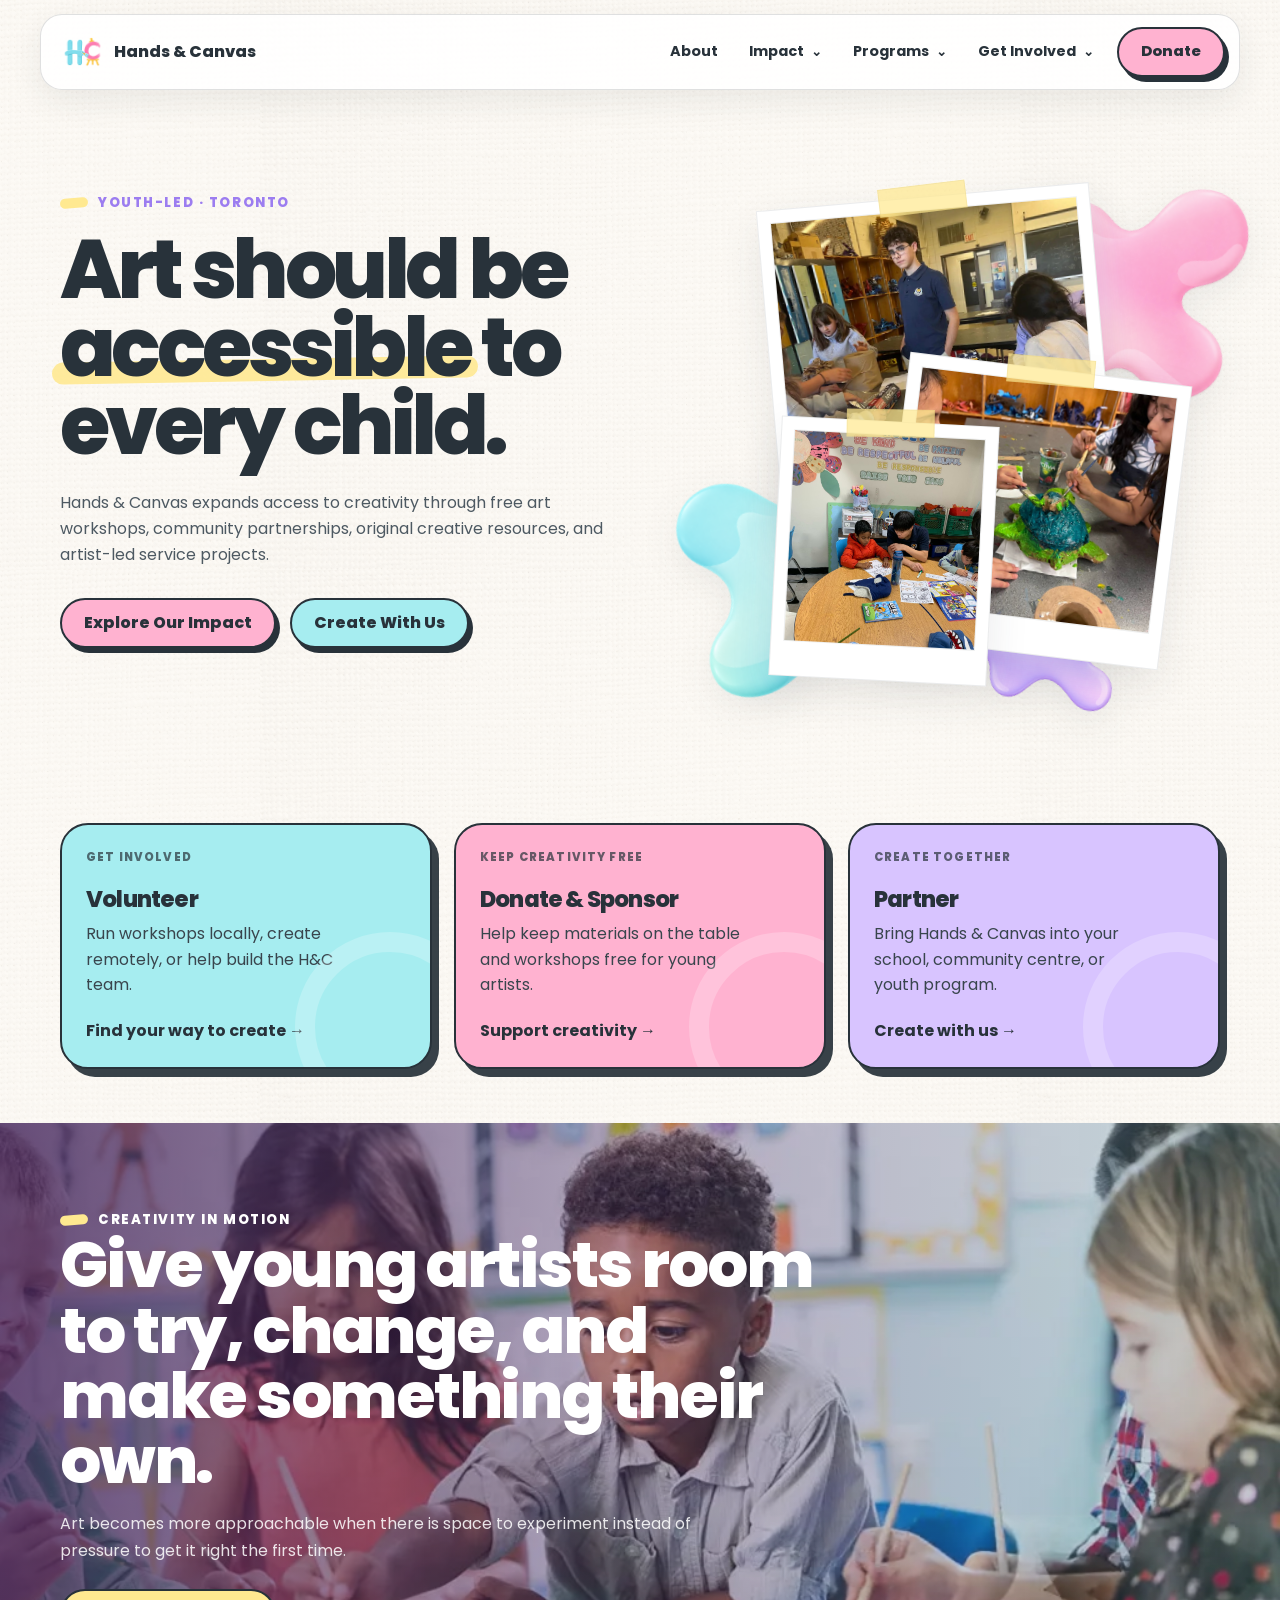
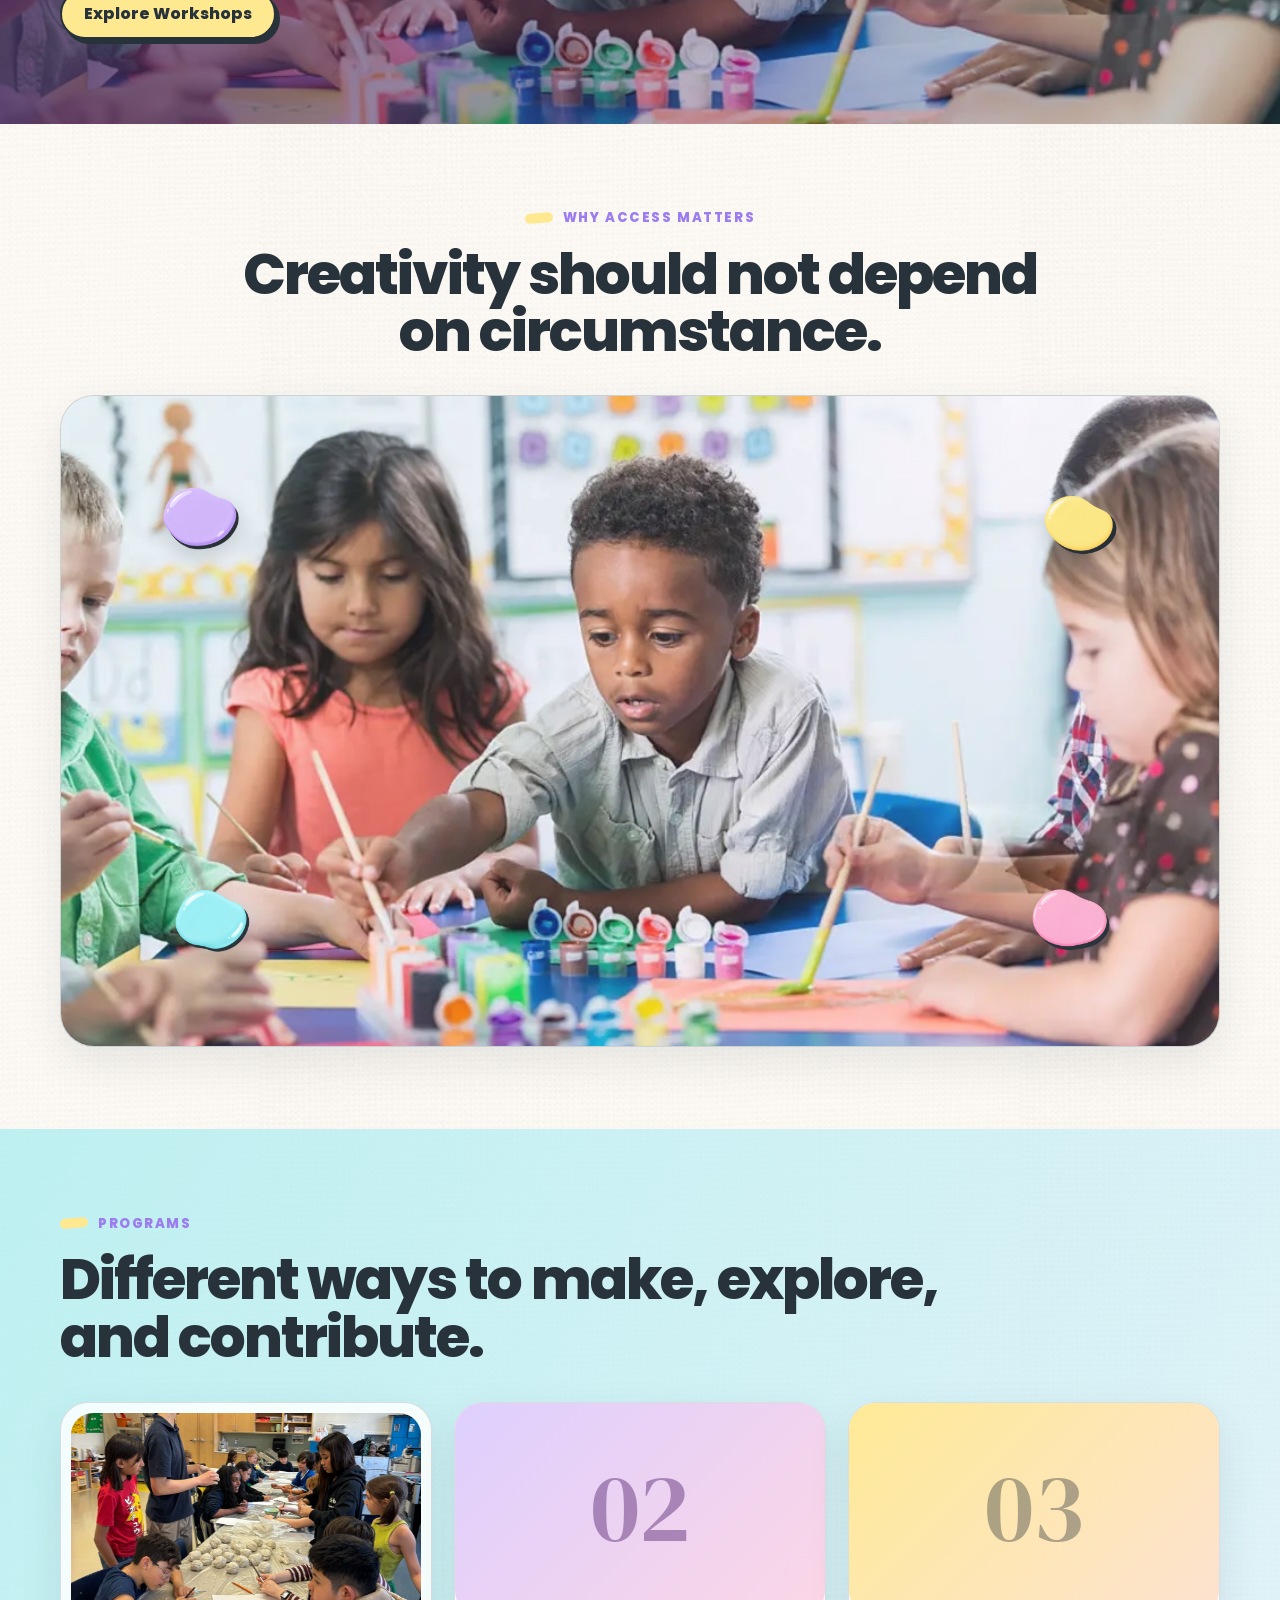
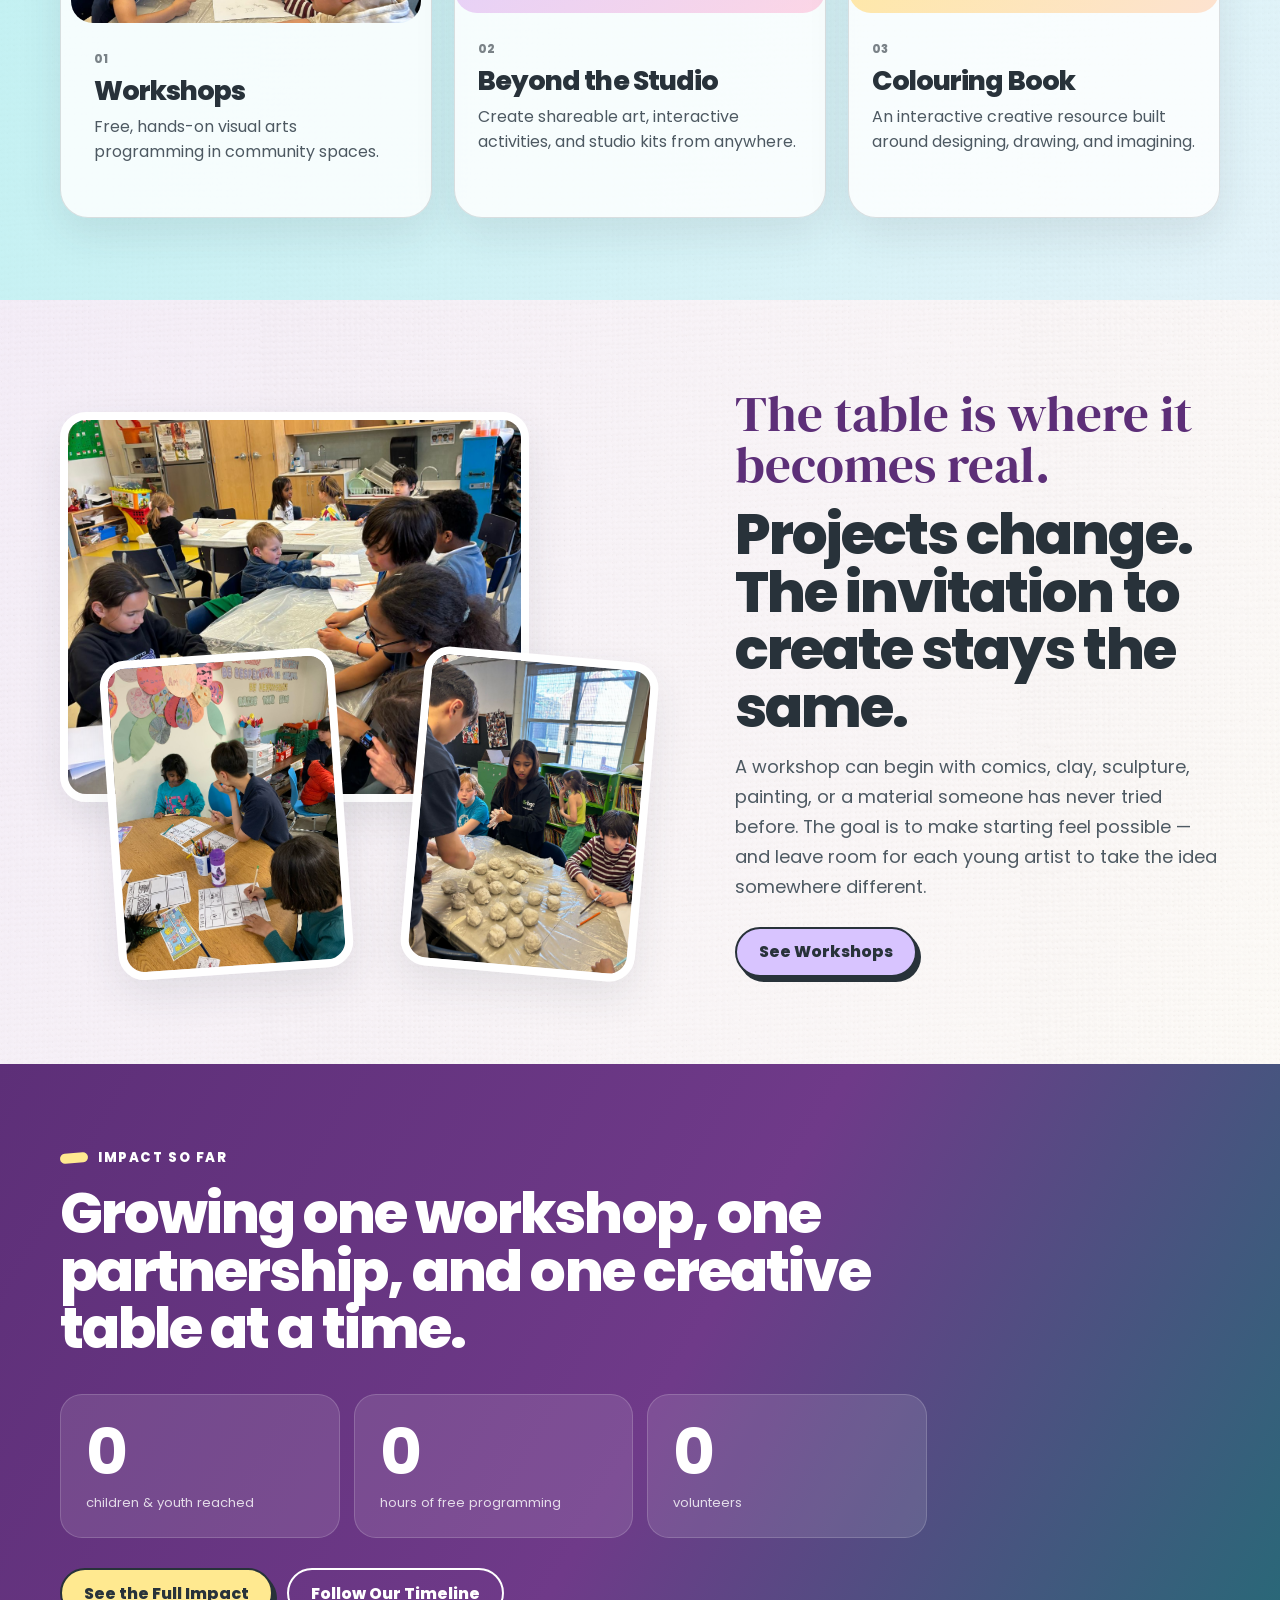
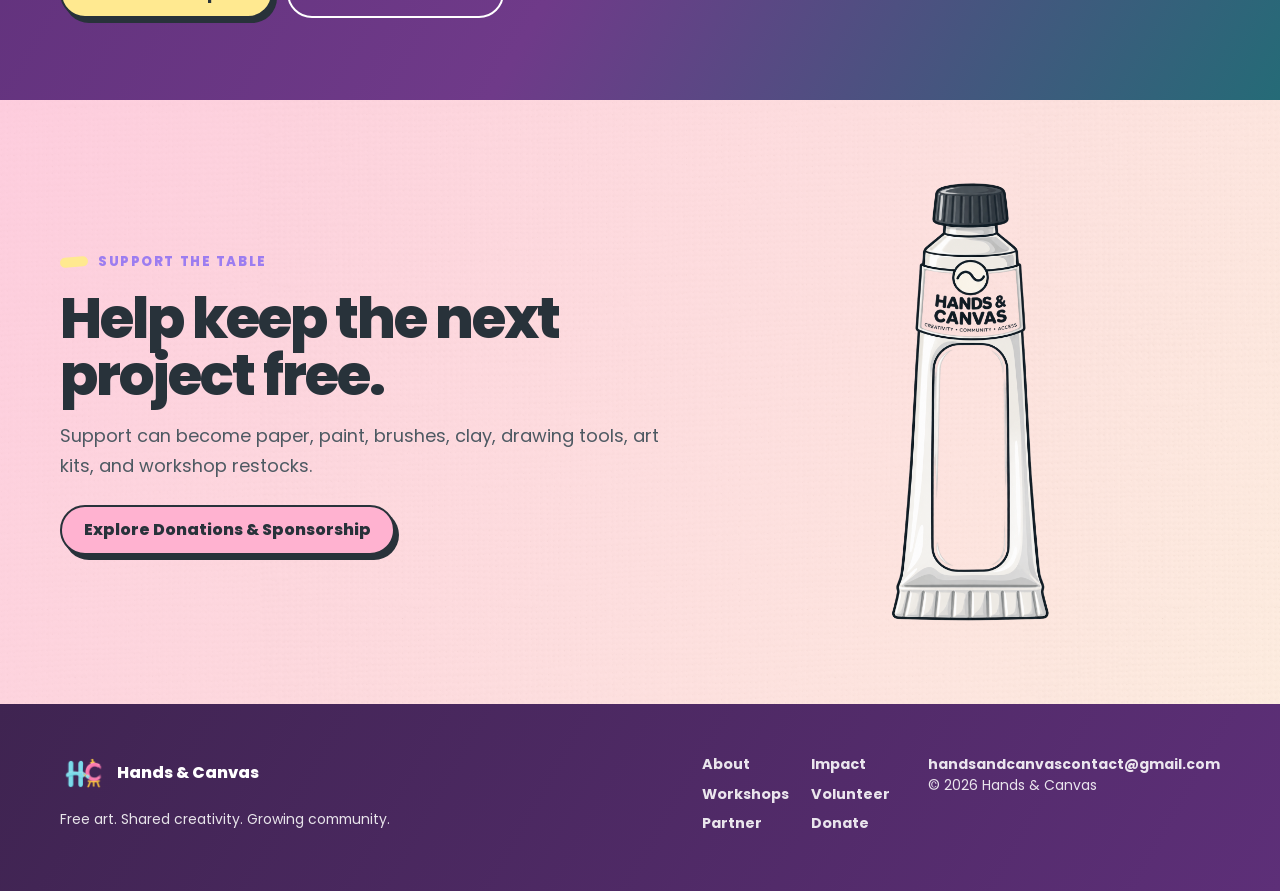
==== commit 648d2699: "Update index.html" ====
--- a/index.html
+++ b/index.html
@@ -1,6 +1,34 @@
 <!DOCTYPE html><html lang="en"><head>
 <meta charset="UTF-8"><meta name="viewport" content="width=device-width,initial-scale=1.0">
-<link rel="icon" type="image/png" sizes="32x32" href="assets/hc-favicon-32.png"><link rel="apple-touch-icon" href="assets/hc-apple-touch.png"><title>Hands & Canvas</title>
+<meta name="description" content="Hands & Canvas expands access to creativity through free art workshops, community partnerships, original creative resources, and artist-led service projects.">
+<meta property="og:site_name" content="Hands & Canvas">
+
+<title>Hands & Canvas | Free Art Workshops & Youth Programs</title>
+
+<script type="application/ld+json">
+{
+  "@context": "https://schema.org",
+  "@type": "WebSite",
+  "url": "https://handsandcanvas.com/",
+  "name": "Hands & Canvas",
+  "alternateName": [
+    "Hands and Canvas",
+    "H&C",
+    "handsandcanvas.com"
+  ]
+}
+</script>
+  <script type="application/ld+json">
+{
+  "@context": "https://schema.org",
+  "@type": "Organization",
+  "name": "Hands & Canvas",
+  "alternateName": "Hands and Canvas",
+  "url": "https://handsandcanvas.com/",
+  "logo": "https://handsandcanvas.com/assets/hc-favicon.png"
+}
+</script>
+<link rel="icon" type="image/png" sizes="32x32" href="assets/hc-favicon-32.png"><link rel="apple-touch-icon" href="assets/hc-apple-touch.png">
 <link rel="preconnect" href="https://fonts.googleapis.com"><link rel="preconnect" href="https://fonts.gstatic.com" crossorigin>
 <link href="https://fonts.googleapis.com/css2?family=DM+Serif+Display:ital@0;1&family=Poppins:wght@400;500;600;700;800&display=swap" rel="stylesheet">
 <link rel="stylesheet" href="styles.css">
@@ -97,4 +125,4 @@
     <div class="footer-links"><a href="about.html">About</a><a href="impact.html">Impact</a><a href="workshops.html">Workshops</a><a href="volunteer.html">Volunteer</a><a href="partner.html">Partner</a><a href="donate.html">Donate</a></div>
     <div class="small"><a href="mailto:handsandcanvascontact@gmail.com">handsandcanvascontact@gmail.com</a><br>© 2026 Hands &amp; Canvas</div>
   </div>
-</footer><script src="script.js"></script></body></html>+</footer><script src="script.js"></script></body></html>
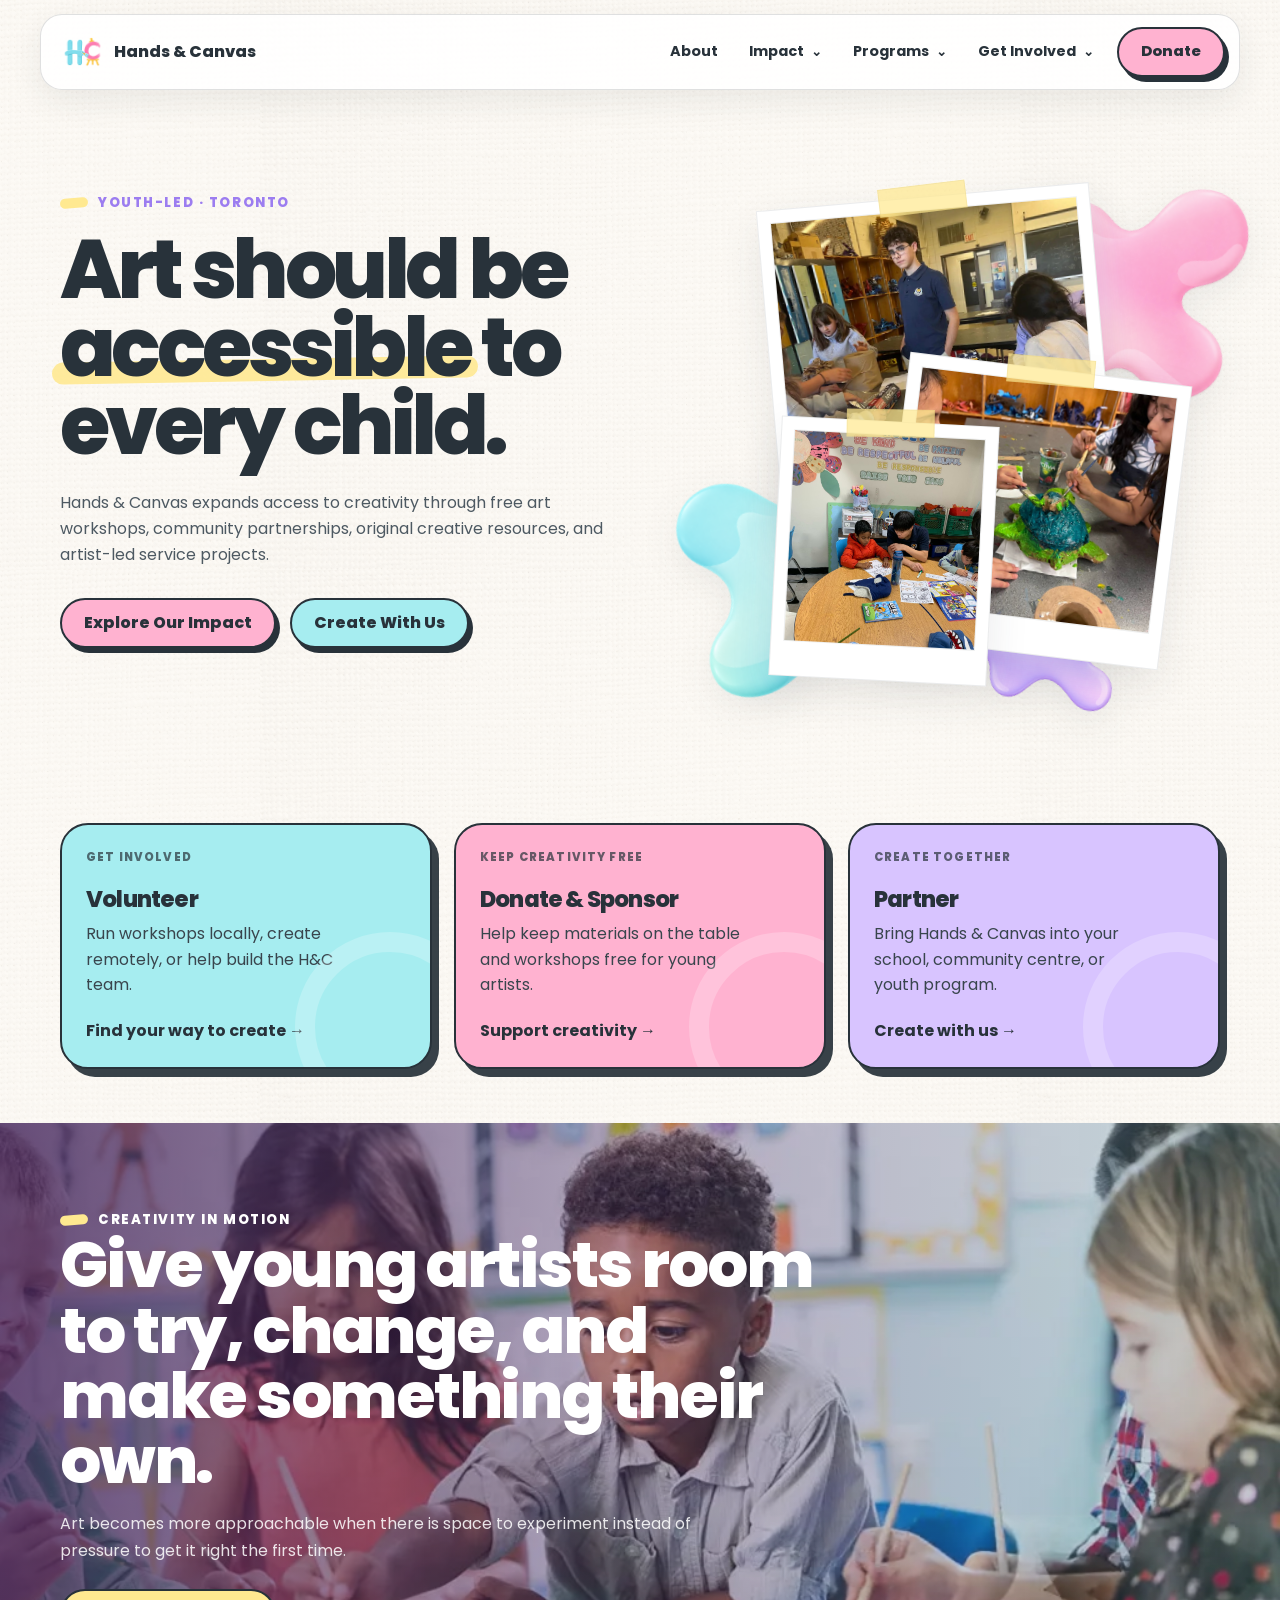
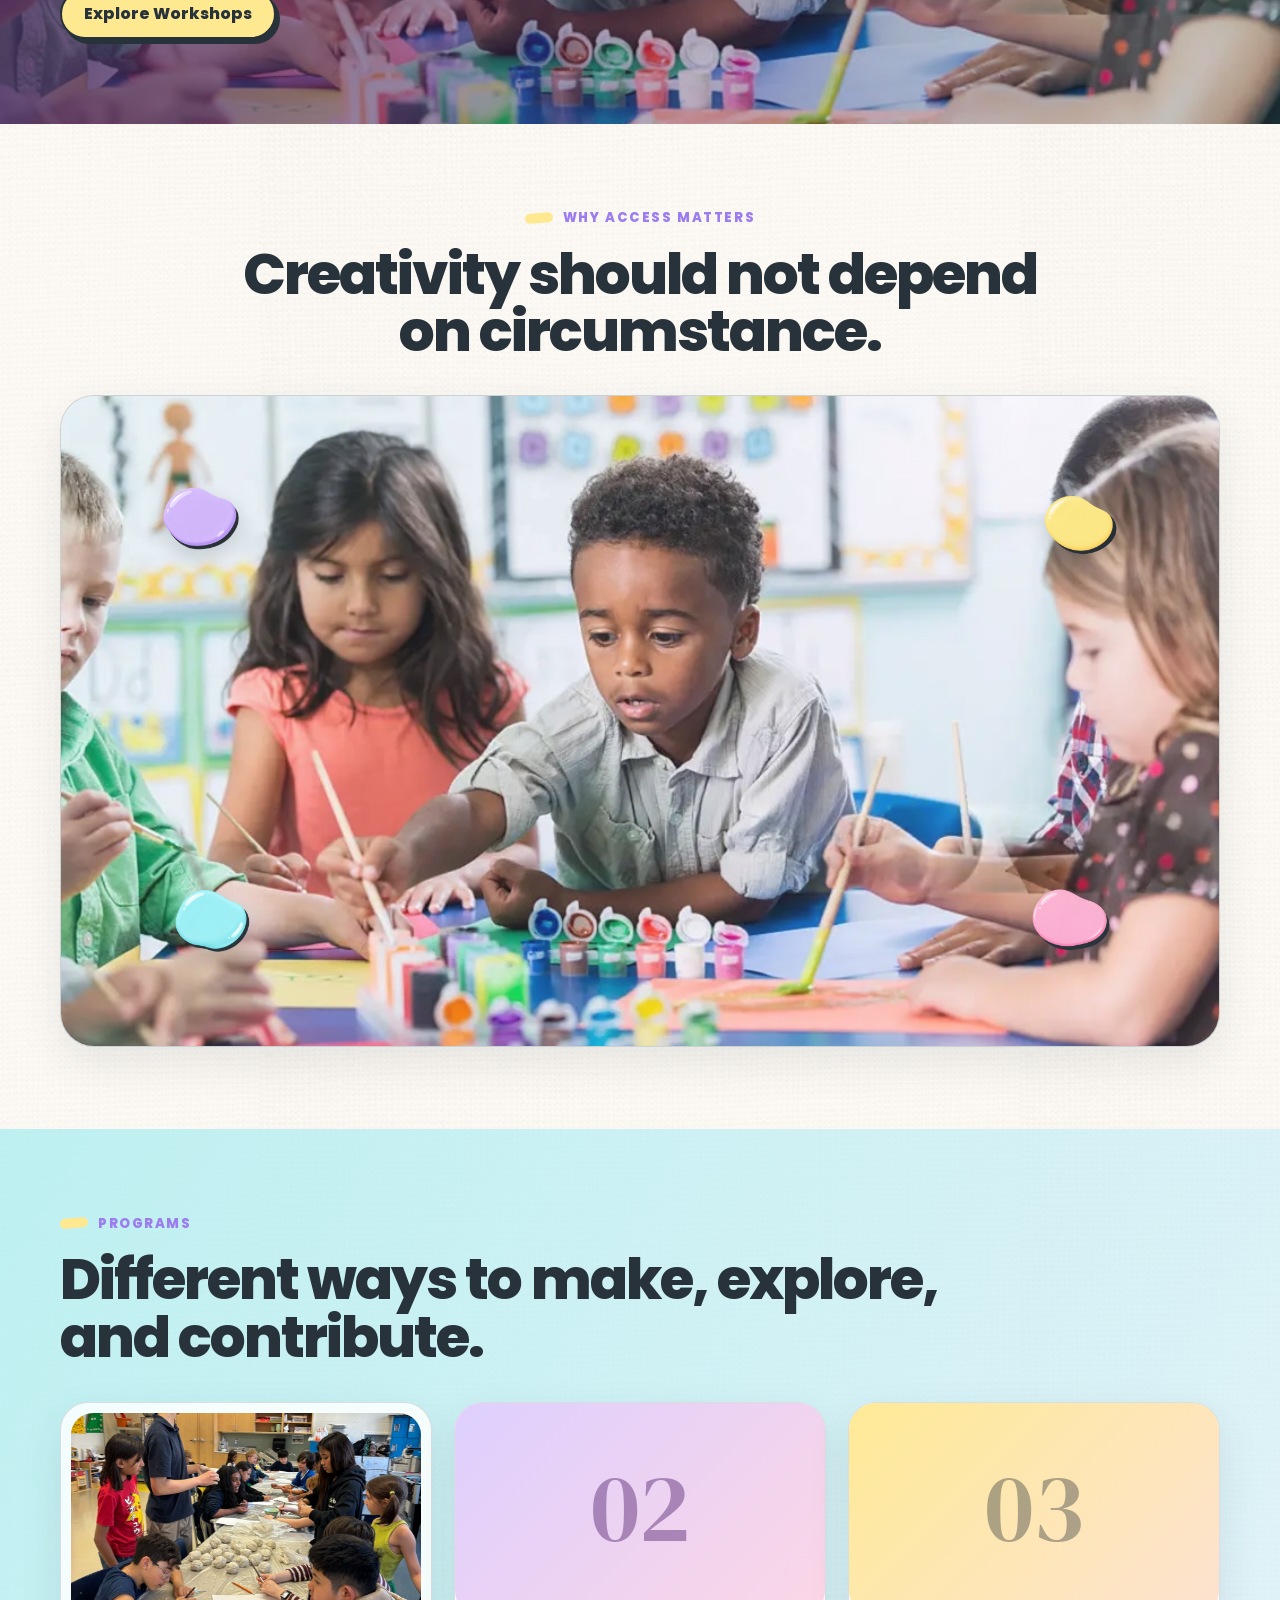
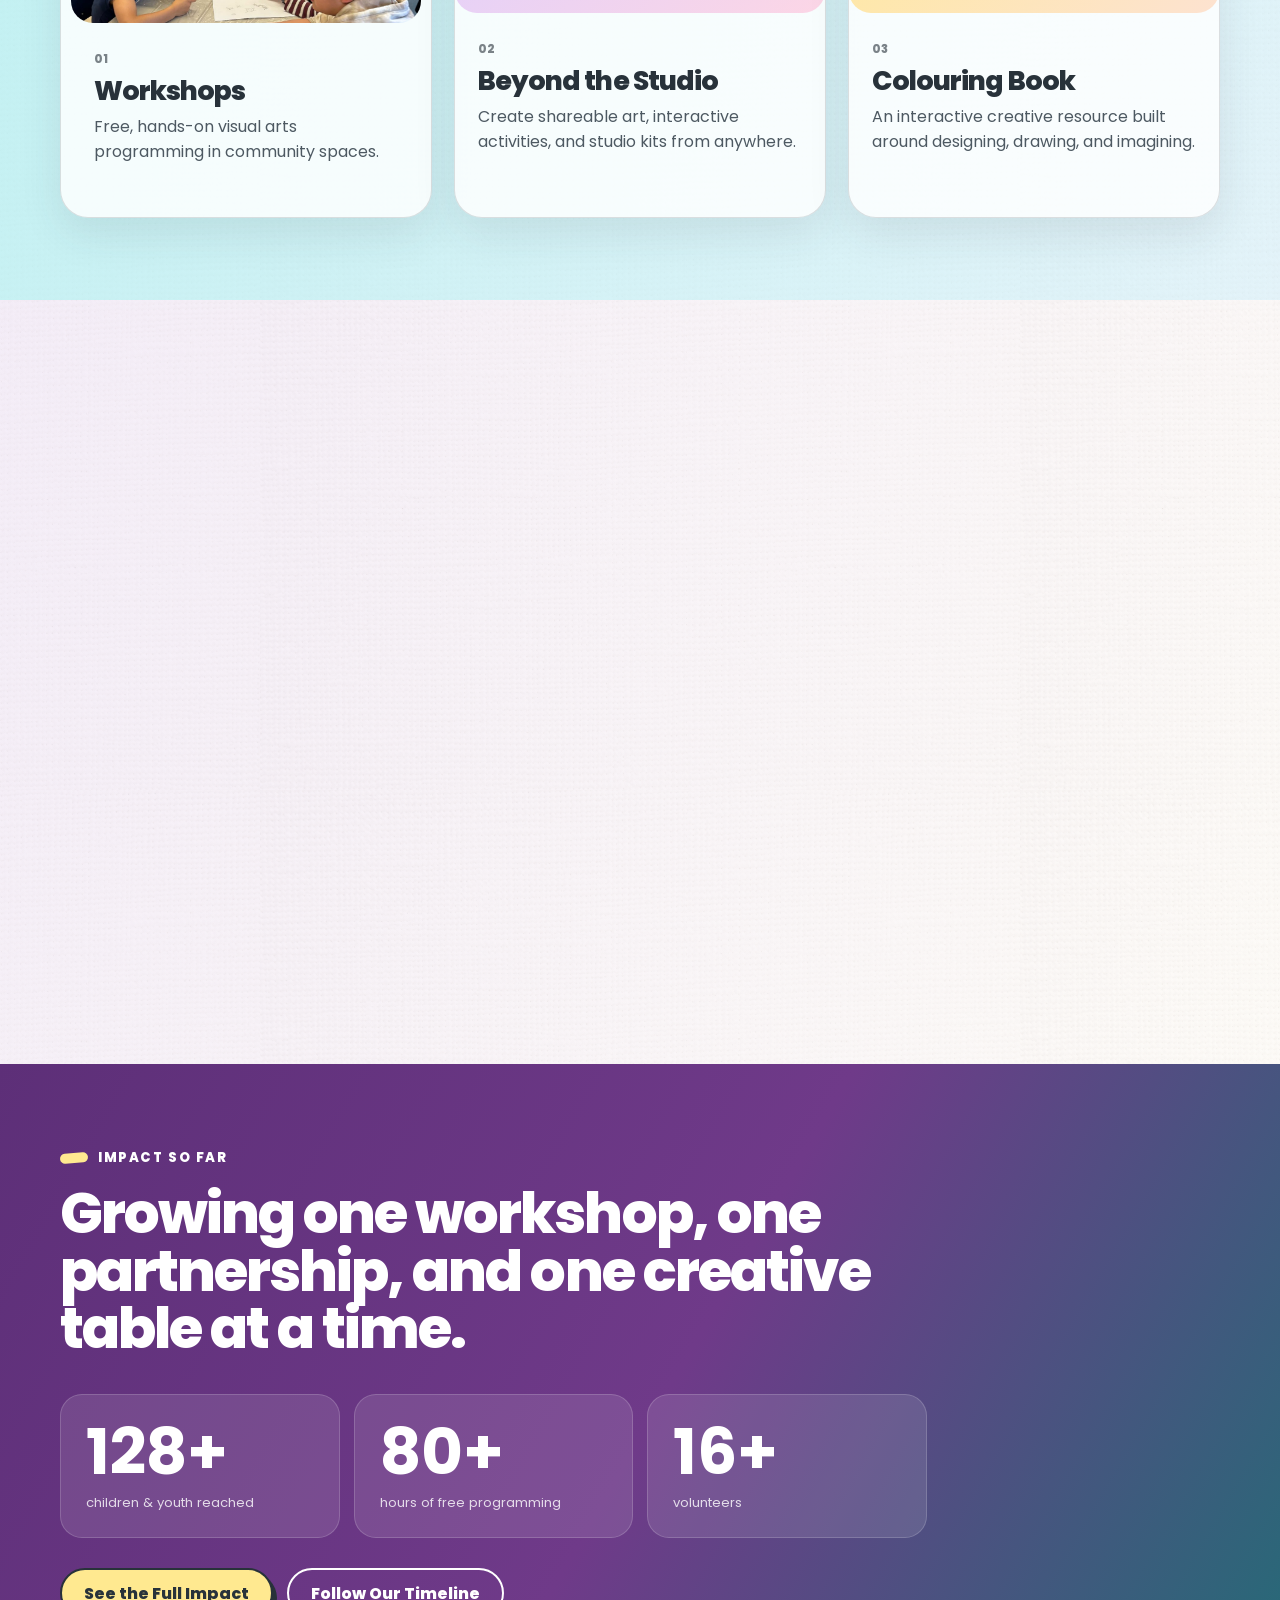
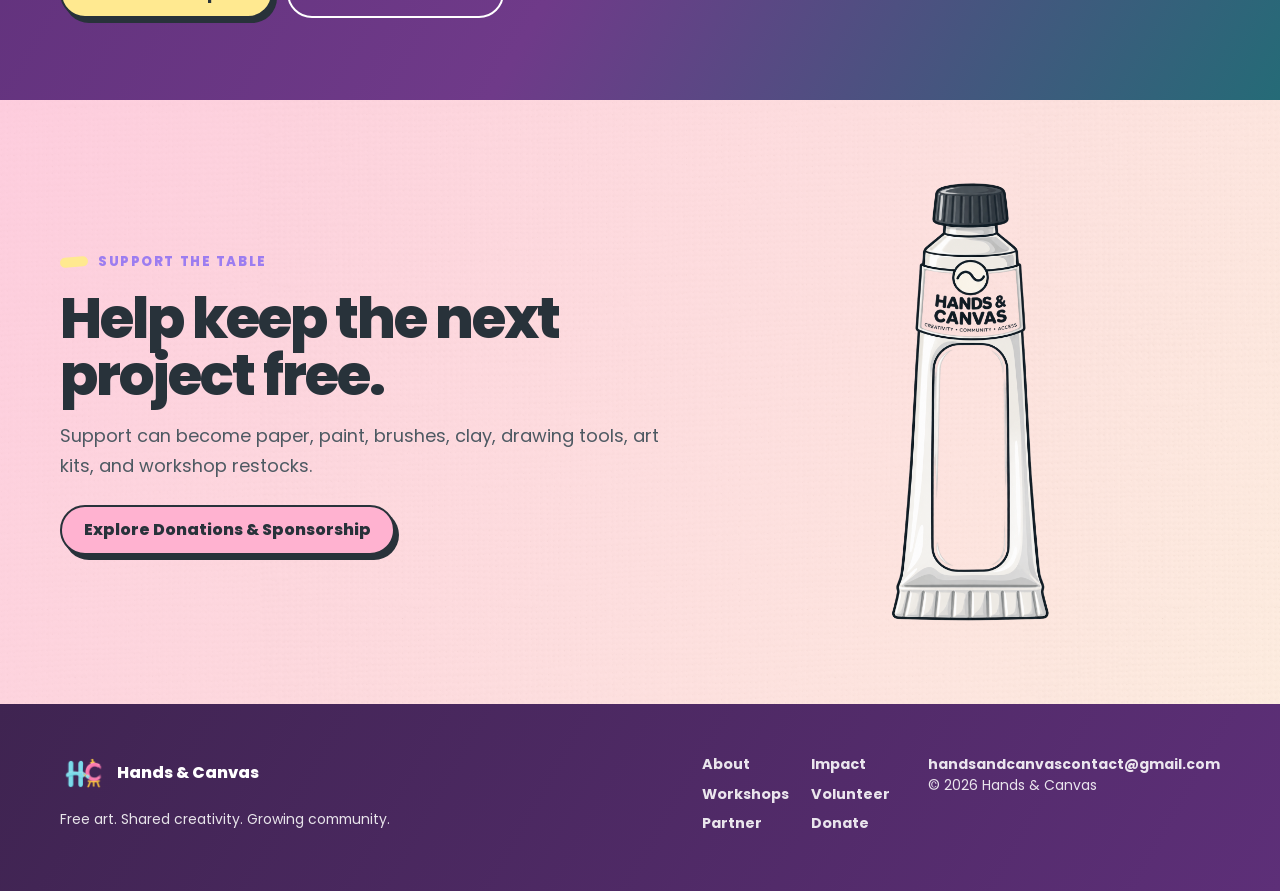
==== commit 237b24e8: "Update index.html" ====
--- a/index.html
+++ b/index.html
@@ -25,16 +25,20 @@
   "name": "Hands & Canvas",
   "alternateName": "Hands and Canvas",
   "url": "https://handsandcanvas.com/",
-  "logo": "https://handsandcanvas.com/assets/hc-favicon.png"
+  "logo": "https://handsandcanvas.com/android-chrome-512x512.png"
 }
 </script>
-<link rel="icon" type="image/png" sizes="32x32" href="assets/hc-favicon-32.png"><link rel="apple-touch-icon" href="assets/hc-apple-touch.png">
+<link rel="icon" href="/favicon.ico" sizes="any">
+<link rel="icon" type="image/png" sizes="32x32" href="/favicon-32x32.png">
+<link rel="icon" type="image/png" sizes="16x16" href="/favicon-16x16.png">
+<link rel="apple-touch-icon" sizes="180x180" href="/apple-touch-icon.png">
+<link rel="manifest" href="/site.webmanifest">
 <link rel="preconnect" href="https://fonts.googleapis.com"><link rel="preconnect" href="https://fonts.gstatic.com" crossorigin>
 <link href="https://fonts.googleapis.com/css2?family=DM+Serif+Display:ital@0;1&family=Poppins:wght@400;500;600;700;800&display=swap" rel="stylesheet">
 <link rel="stylesheet" href="styles.css">
 </head><body><div class="nav-wrap" id="siteNav">
   <nav class="nav site-nav" aria-label="Primary navigation">
-    <a class="brand" href="index.html" aria-label="Hands & Canvas home"><img class="brand-logo" src="assets/hc-logo.png" alt=""><span>Hands &amp; Canvas</span></a>
+    <a class="brand" href="index.html" aria-label="Hands & Canvas home"><img class="brand-logo" src="assets/hc-logo.png" alt="Hands & Canvas"><span>Hands &amp; Canvas</span></a>
     <div class="nav-links">
       <a href="about.html" class="nav-top-link ">About</a>
       <div class="nav-item has-dropdown "><button class="nav-drop-toggle" type="button" aria-expanded="false">Impact <span>⌄</span></button><div class="dropdown-menu"><a href="impact.html"><strong>Impact Overview</strong><small>Numbers, photographs &amp; community network</small></a><a href="timeline.html"><strong>Our Timeline</strong><small>Follow the story as the paint flows</small></a></div></div>
